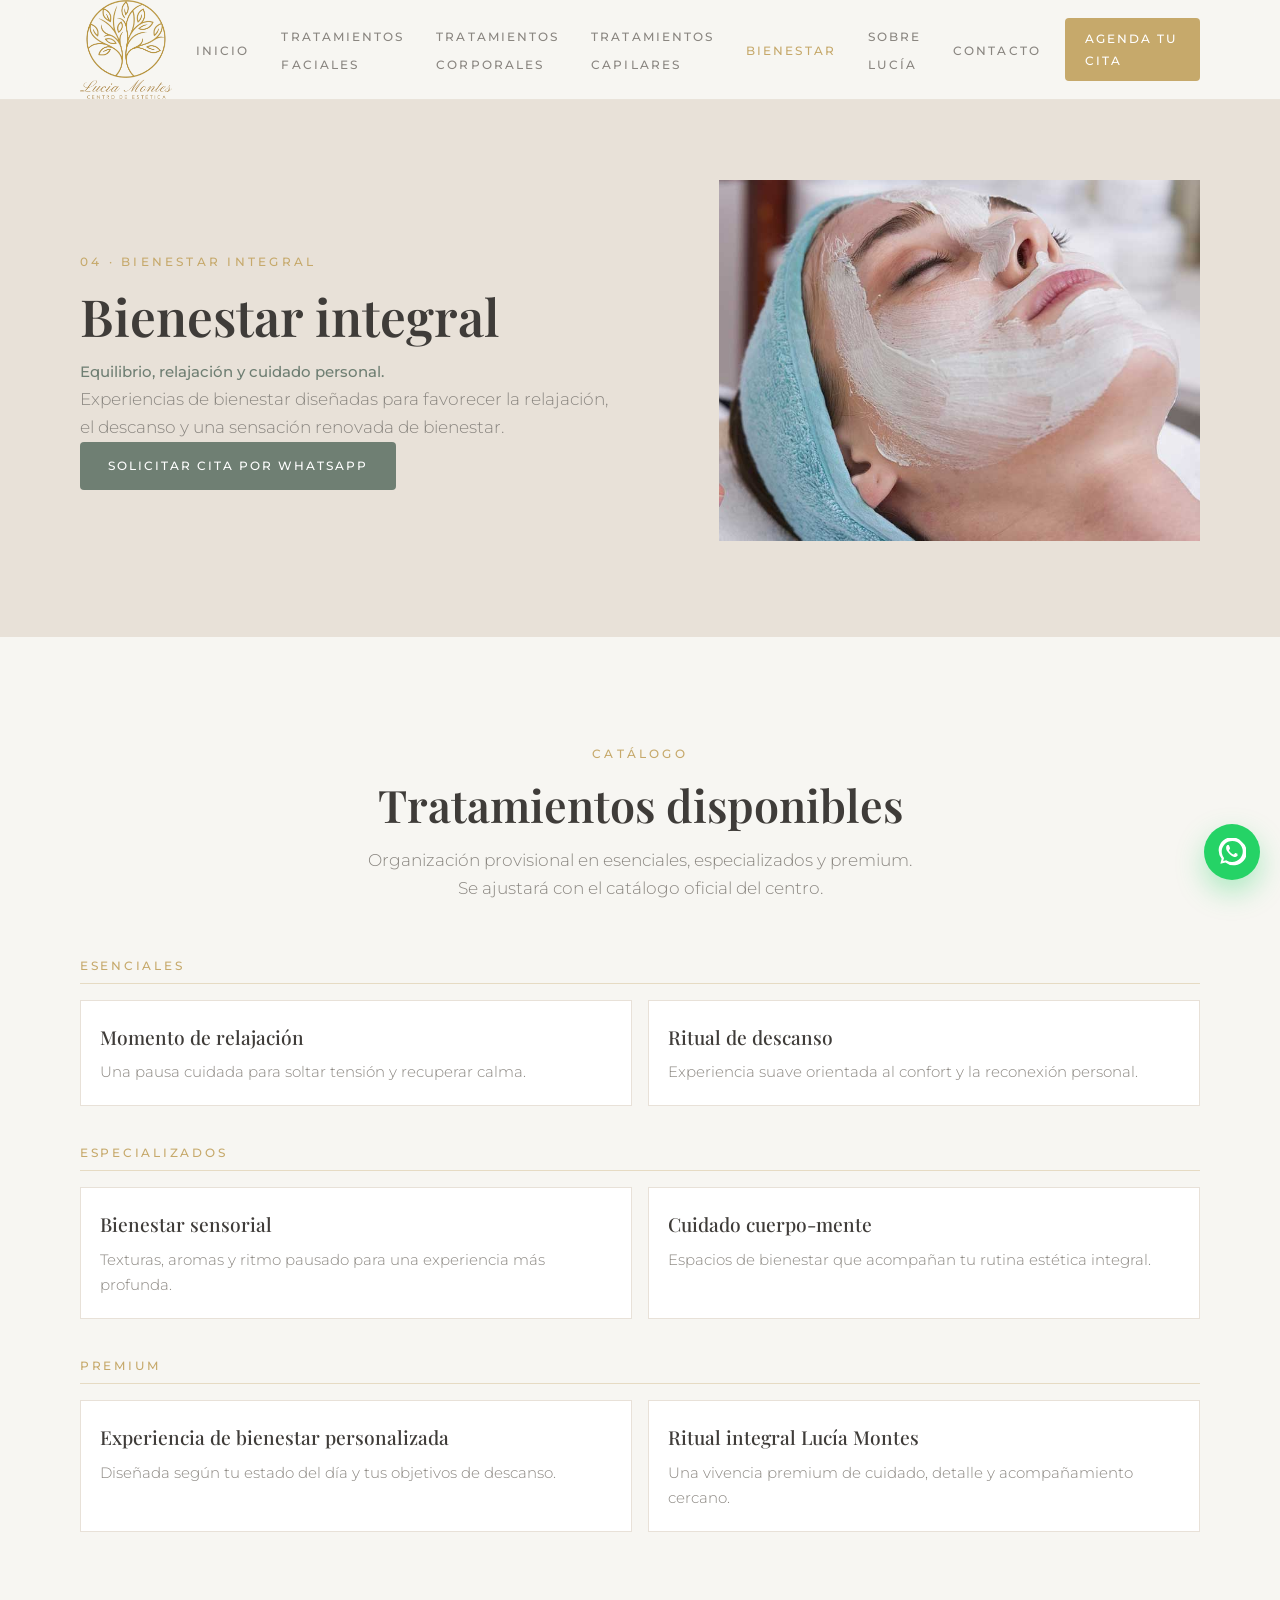
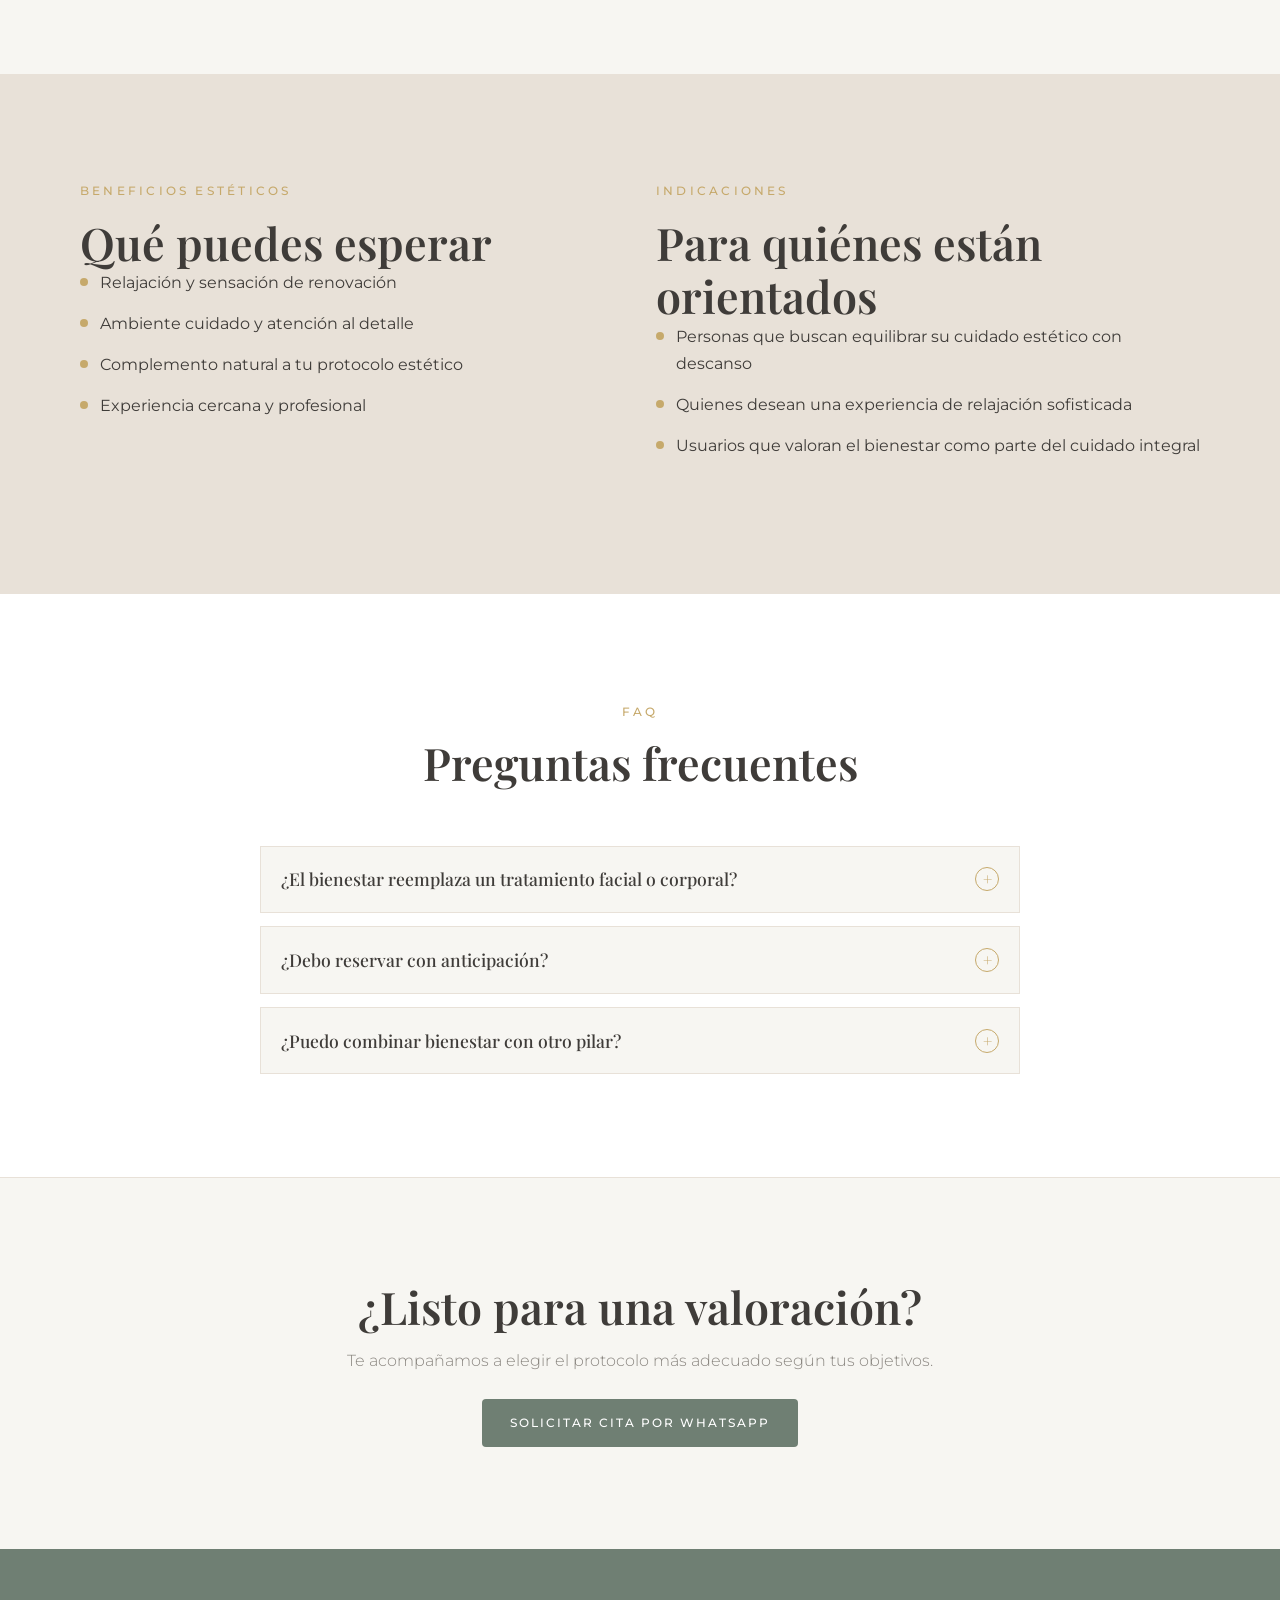
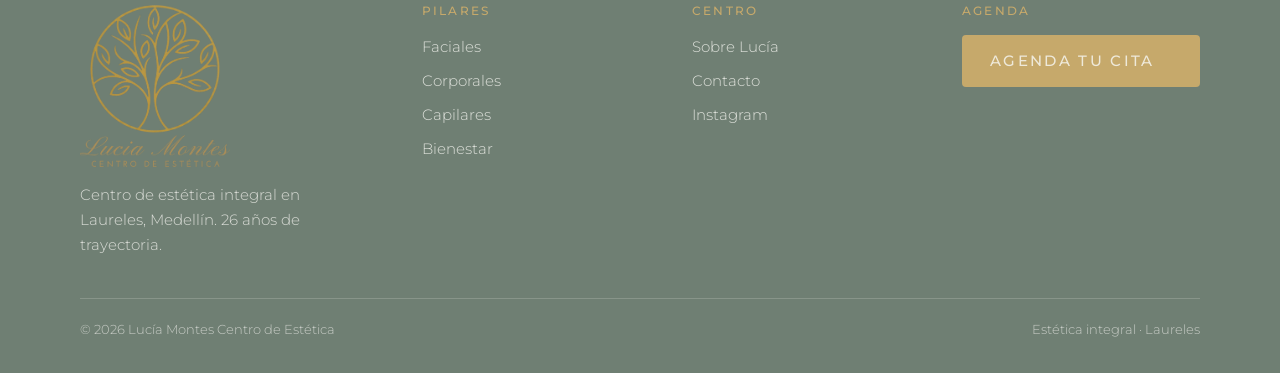
==== bienestar.html @ e91f5365 "Present four integral aesthetics pillars with dedicated pages. Restructure navigation and home aroun" ====
<!DOCTYPE html>
<html lang="es">
<head>
  <meta charset="UTF-8">
  <meta name="viewport" content="width=device-width, initial-scale=1.0">
  <title>Bienestar integral · Lucía Montes</title>
  <meta name="description" content="Experiencias de bienestar diseñadas para favorecer la relajación, el descanso y una sensación renovada de bienestar.">
  <link rel="preconnect" href="https://fonts.googleapis.com">
  <link rel="preconnect" href="https://fonts.gstatic.com" crossorigin>
  <link href="https://fonts.googleapis.com/css2?family=Montserrat:wght@300;400;500;600&family=Playfair+Display:ital,wght@0,500;0,600;1,500;1,600&display=swap" rel="stylesheet">
  <link rel="stylesheet" href="css/styles.css">
  <link rel="icon" href="img/logo-icon.jpeg">
</head>
<body>
  <div class="preloader" id="preloader" aria-hidden="true">
    <div class="preloader-inner">
      <div class="preloader-icon" aria-hidden="true">
        <span class="ring"></span><span class="ring"></span><span class="ring"></span><span class="center-dot"></span>
      </div>
      <span class="preloader-brand">Lucía <em>Montes</em></span>
    </div>
  </div>
  <header class="site-header" id="siteHeader">
    <div class="contenedor nav-barra">
      <a class="logo" href="index.html" aria-label="Lucía Montes Centro de Estética">
        <img src="img/logo-transparente.png" alt="Lucía Montes Centro de Estética">
      </a>
      <button class="nav-toggle" id="navToggle" aria-label="Abrir menú" aria-expanded="false" aria-controls="navMenu"><span></span></button>
      <nav>
        <ul class="nav-menu" id="navMenu">
          <li><a href="index.html">Inicio</a></li>
          <li><a href="tratamientos-faciales.html">Tratamientos faciales</a></li>
          <li><a href="tratamientos-corporales.html">Tratamientos corporales</a></li>
          <li><a href="tratamientos-capilares.html">Tratamientos capilares</a></li>
          <li><a href="bienestar.html" class="active">Bienestar</a></li>
          <li><a href="sobre-lucia.html">Sobre Lucía</a></li>
          <li><a href="index.html#contacto">Contacto</a></li>
        </ul>
      </nav>
      <a class="btn btn-primario nav-cta" href="https://wa.me/573192185873?text=Hola%2C%20quiero%20agendar%20una%20cita" target="_blank" rel="noopener">Agenda tu cita</a>
    </div>
  </header>
  <main>
    <section class="page-hero">
      <div class="contenedor page-hero-grid">
        <div class="page-hero-copy revelar">
          <span class="eyebrow">04 · Bienestar integral</span>
          <h1>Bienestar integral</h1>
          <p class="pilar-tagline">Equilibrio, relajación y cuidado personal.</p>
          <p class="lead">Experiencias de bienestar diseñadas para favorecer la relajación, el descanso y una sensación renovada de bienestar.</p>
          <a class="btn btn-whatsapp" href="https://wa.me/573192185873?text=Hola%2C%20quiero%20informaci%C3%B3n%20de%20bienestar%20integral" target="_blank" rel="noopener">Solicitar cita por WhatsApp</a>
        </div>
        <figure class="page-hero-foto revelar img-zoom">
          <img src="img/opening.jpg" alt="Bienestar integral">
        </figure>
      </div>
    </section>

    <section class="seccion">
      <div class="contenedor">
        <div class="seccion-titulo revelar">
          <span class="eyebrow">Catálogo</span>
          <h2>Tratamientos disponibles</h2>
          <p class="lead">Organización provisional en esenciales, especializados y premium. Se ajustará con el catálogo oficial del centro.</p>
        </div>
        <div class="nivel revelar">
          <h3 class="nivel-titulo">Esenciales</h3>
          <div class="tratamiento-cards">
            <article class="tratamiento-card revelar">
              <h4>Momento de relajación</h4>
              <p>Una pausa cuidada para soltar tensión y recuperar calma.</p>
            </article>
            <article class="tratamiento-card revelar">
              <h4>Ritual de descanso</h4>
              <p>Experiencia suave orientada al confort y la reconexión personal.</p>
            </article>
          </div>
        </div>
        <div class="nivel revelar">
          <h3 class="nivel-titulo">Especializados</h3>
          <div class="tratamiento-cards">
            <article class="tratamiento-card revelar">
              <h4>Bienestar sensorial</h4>
              <p>Texturas, aromas y ritmo pausado para una experiencia más profunda.</p>
            </article>
            <article class="tratamiento-card revelar">
              <h4>Cuidado cuerpo-mente</h4>
              <p>Espacios de bienestar que acompañan tu rutina estética integral.</p>
            </article>
          </div>
        </div>
        <div class="nivel revelar">
          <h3 class="nivel-titulo">Premium</h3>
          <div class="tratamiento-cards">
            <article class="tratamiento-card revelar">
              <h4>Experiencia de bienestar personalizada</h4>
              <p>Diseñada según tu estado del día y tus objetivos de descanso.</p>
            </article>
            <article class="tratamiento-card revelar">
              <h4>Ritual integral Lucía Montes</h4>
              <p>Una vivencia premium de cuidado, detalle y acompañamiento cercano.</p>
            </article>
          </div>
        </div>
      </div>
    </section>

    <section class="seccion page-info">
      <div class="contenedor page-info-grid">
        <div class="revelar">
          <span class="eyebrow">Beneficios estéticos</span>
          <h2>Qué puedes esperar</h2>
          <ul class="sobre-lista">
            <li>Relajación y sensación de renovación</li>
            <li>Ambiente cuidado y atención al detalle</li>
            <li>Complemento natural a tu protocolo estético</li>
            <li>Experiencia cercana y profesional</li>
          </ul>
        </div>
        <div class="revelar">
          <span class="eyebrow">Indicaciones</span>
          <h2>Para quiénes están orientados</h2>
          <ul class="sobre-lista">
            <li>Personas que buscan equilibrar su cuidado estético con descanso</li>
            <li>Quienes desean una experiencia de relajación sofisticada</li>
            <li>Usuarios que valoran el bienestar como parte del cuidado integral</li>
          </ul>
        </div>
      </div>
    </section>

    <section class="seccion faq">
      <div class="contenedor">
        <div class="seccion-titulo revelar">
          <span class="eyebrow">FAQ</span>
          <h2>Preguntas frecuentes</h2>
        </div>
        <div class="faq-lista revelar">
          <article class="faq-item">
            <button class="faq-head" type="button" aria-expanded="false">
              <span>¿El bienestar reemplaza un tratamiento facial o corporal?</span><span class="faq-icon" aria-hidden="true">+</span>
            </button>
            <div class="faq-body"><p>No. Es un complemento que enriquece la experiencia de cuidado integral.</p></div>
          </article>
          <article class="faq-item">
            <button class="faq-head" type="button" aria-expanded="false">
              <span>¿Debo reservar con anticipación?</span><span class="faq-icon" aria-hidden="true">+</span>
            </button>
            <div class="faq-body"><p>Sí. Trabajamos con cita previa para garantizar un espacio tranquilo.</p></div>
          </article>
          <article class="faq-item">
            <button class="faq-head" type="button" aria-expanded="false">
              <span>¿Puedo combinar bienestar con otro pilar?</span><span class="faq-icon" aria-hidden="true">+</span>
            </button>
            <div class="faq-body"><p>Sí. Podemos orientarte a una experiencia combinada según tus objetivos.</p></div>
          </article>
        </div>
      </div>
    </section>

    <section class="seccion cta-final">
      <div class="contenedor cta-final-inner revelar">
        <h2>¿Listo para una valoración?</h2>
        <p>Te acompañamos a elegir el protocolo más adecuado según tus objetivos.</p>
        <a class="btn btn-whatsapp" href="https://wa.me/573192185873?text=Hola%2C%20quiero%20informaci%C3%B3n%20de%20bienestar%20integral" target="_blank" rel="noopener">Solicitar cita por WhatsApp</a>
      </div>
    </section>
  </main>
  <footer class="site-footer">
    <div class="contenedor">
      <div class="footer-grid">
        <div class="footer-brand">
          <img src="img/logo-transparente.png" alt="Lucía Montes">
          <p>Centro de estética integral en Laureles, Medellín. 26 años de trayectoria.</p>
        </div>
        <div>
          <h3>Pilares</h3>
          <a href="tratamientos-faciales.html">Faciales</a>
          <a href="tratamientos-corporales.html">Corporales</a>
          <a href="tratamientos-capilares.html">Capilares</a>
          <a href="bienestar.html">Bienestar</a>
        </div>
        <div>
          <h3>Centro</h3>
          <a href="sobre-lucia.html">Sobre Lucía</a>
          <a href="index.html#contacto">Contacto</a>
          <a href="https://instagram.com/luciamontes.cosmetologa" target="_blank" rel="noopener">Instagram</a>
        </div>
        <div>
          <h3>Agenda</h3>
          <a class="btn btn-primario" href="https://wa.me/573192185873?text=Hola%2C%20quiero%20agendar%20una%20cita" target="_blank" rel="noopener" style="margin-top:0.35rem;">Agenda tu cita</a>
        </div>
      </div>
      <div class="footer-copy">
        <span>© 2026 Lucía Montes Centro de Estética</span>
        <span>Estética integral · Laureles</span>
      </div>
    </div>
  </footer>
  <button class="scroll-top" id="scrollTop" type="button" aria-label="Volver arriba">↑</button>
  <a class="wa-flotante" href="https://wa.me/573192185873" target="_blank" rel="noopener" aria-label="Chatear por WhatsApp">
    <svg viewBox="0 0 24 24" aria-hidden="true"><path d="M20.5 3.5A11 11 0 0 0 3.1 17.7L2 22l4.4-1.1A11 11 0 1 0 20.5 3.5zm-8.5 17a9 9 0 0 1-4.6-1.3l-.3-.2-2.6.7.7-2.5-.2-.3a9 9 0 1 1 7 3.6zm5-6.7c-.3-.1-1.6-.8-1.9-.9s-.4-.1-.6.1-.7.9-.8 1-.3.2-.6.1a7.4 7.4 0 0 1-2.2-1.4 8.2 8.2 0 0 1-1.5-1.9c-.2-.3 0-.4.1-.6l.5-.6c.1-.2.2-.3.3-.5s0-.4 0-.5-.6-1.5-.8-2-.4-.5-.6-.5h-.5c-.2 0-.5.1-.7.3a2.3 2.3 0 0 0-.7 1.7c0 1 0 1.9.8 3a13 13 0 0 0 2.5 3 11.7 11.7 0 0 0 3.5 2.1c.5.2.9.2 1.2.1a2.5 2.5 0 0 0 1.7-1.1c.2-.3.2-.6.1-.8l-.5-.2z"/></svg>
  </a>
  <script src="js/main.js"></script>
</body>
</html>
---- css/styles.css ----
/* =========================================================
   Lucía Montes — Centro de Estética
   Mockup visual · Paleta y tipografía de marca
   ========================================================= */

:root {
  --verde-salvia: #6f7f73;
  --beige-nude: #e8e1d8;
  --blanco-marfil: #f7f6f2;
  --dorado-champan: #c6a96b;
  --gris-taupe: #8a8680;
  --texto: #3f3c39;
  --texto-suave: #8a8680;
  --blanco: #ffffff;
  --sombra-suave: 0 18px 40px rgba(63, 60, 57, 0.08);
  --radio: 4px;
  --contenedor: 1120px;
  --fuente-display: "Playfair Display", Georgia, serif;
  --fuente-cuerpo: "Montserrat", system-ui, sans-serif;
  --transicion: 0.3s ease;
}

*,
*::before,
*::after {
  box-sizing: border-box;
  margin: 0;
  padding: 0;
}

html {
  scroll-behavior: smooth;
}

body {
  font-family: var(--fuente-cuerpo);
  font-weight: 300;
  font-size: 1rem;
  line-height: 1.7;
  color: var(--texto);
  background: var(--blanco-marfil);
  -webkit-font-smoothing: antialiased;
}

img {
  max-width: 100%;
  display: block;
}

a {
  color: inherit;
  text-decoration: none;
  transition: color var(--transicion), background var(--transicion), border-color var(--transicion);
}

ul {
  list-style: none;
}

button {
  font: inherit;
  border: none;
  background: none;
  cursor: pointer;
}

.contenedor {
  width: min(100% - 3rem, var(--contenedor));
  margin-inline: auto;
}

.eyebrow {
  display: inline-block;
  font-size: 0.72rem;
  font-weight: 500;
  letter-spacing: 0.28em;
  text-transform: uppercase;
  color: var(--dorado-champan);
  margin-bottom: 0.85rem;
}

h1,
h2,
h3 {
  font-family: var(--fuente-display);
  font-weight: 600;
  line-height: 1.2;
  color: var(--texto);
}

h1 {
  font-size: clamp(2.4rem, 5vw, 4.4rem);
}

h2 {
  font-size: clamp(1.9rem, 3.5vw, 3rem);
}

h3 {
  font-size: 1.25rem;
}

.lead {
  font-size: 1.05rem;
  color: var(--texto-suave);
  max-width: 34rem;
}

.seccion {
  padding: clamp(4rem, 8vw, 6.5rem) 0;
  position: relative;
}

.seccion-titulo {
  text-align: center;
  margin-bottom: clamp(2.5rem, 5vw, 3.5rem);
}

.seccion-titulo .lead {
  margin: 0.85rem auto 0;
}

/* ---------- Botones ---------- */

.btn {
  display: inline-flex;
  align-items: center;
  justify-content: center;
  gap: 0.55rem;
  min-height: 3rem;
  padding: 0.85rem 1.75rem;
  border-radius: var(--radio);
  font-size: 0.78rem;
  font-weight: 500;
  letter-spacing: 0.16em;
  text-transform: uppercase;
  transition: transform var(--transicion), box-shadow var(--transicion), background var(--transicion), color var(--transicion);
}

.btn:hover {
  transform: translateY(-1px);
}

.btn-primario {
  background: var(--dorado-champan);
  color: var(--blanco);
}

.btn-primario:hover {
  background: #b59758;
  box-shadow: 0 10px 24px rgba(198, 169, 107, 0.35);
}

.btn-outline {
  border: 1px solid var(--dorado-champan);
  color: var(--texto);
  background: transparent;
}

.btn-outline:hover {
  background: var(--dorado-champan);
  color: var(--blanco);
}

.btn-whatsapp {
  background: var(--verde-salvia);
  color: var(--blanco);
}

.btn-whatsapp:hover {
  background: #5f6e63;
}

/* ---------- Header ---------- */

.site-header {
  position: sticky;
  top: 0;
  z-index: 100;
  background: rgba(247, 246, 242, 0.92);
  backdrop-filter: blur(12px);
  border-bottom: 1px solid rgba(232, 225, 216, 0.9);
  transition: box-shadow var(--transicion), background var(--transicion), border-color var(--transicion);
}

.site-header.scrolled {
  background: rgba(247, 246, 242, 0.96);
  border-bottom-color: var(--beige-nude);
  box-shadow: 0 8px 28px -14px rgba(63, 60, 57, 0.28);
}

.nav-barra {
  display: flex;
  align-items: center;
  justify-content: space-between;
  gap: 1.5rem;
  min-height: 5.25rem;
}

.logo {
  display: flex;
  align-items: center;
  flex-shrink: 0;
}

.logo img {
  width: clamp(72px, 10vw, 92px);
  height: auto;
}

.nav-menu {
  display: flex;
  align-items: center;
  gap: clamp(1rem, 2.5vw, 2rem);
}

.nav-menu a {
  font-size: 0.72rem;
  font-weight: 500;
  letter-spacing: 0.18em;
  text-transform: uppercase;
  color: var(--gris-taupe);
}

.nav-menu a:hover,
.nav-menu a.active {
  color: var(--dorado-champan);
}

.nav-cta {
  display: inline-flex;
  min-height: 2.6rem;
  padding: 0.65rem 1.25rem;
}

.nav-toggle {
  display: none;
  width: 2.5rem;
  height: 2.5rem;
  place-items: center;
  border: 1px solid var(--beige-nude);
  border-radius: var(--radio);
}

.nav-toggle span,
.nav-toggle span::before,
.nav-toggle span::after {
  display: block;
  width: 1.1rem;
  height: 1.5px;
  background: var(--texto);
  position: relative;
  transition: var(--transicion);
}

.nav-toggle span::before,
.nav-toggle span::after {
  content: "";
  position: absolute;
  left: 0;
}

.nav-toggle span::before {
  top: -5px;
}

.nav-toggle span::after {
  top: 5px;
}

/* ---------- Hero carrusel (template + marca) ---------- */

.hero-carrusel {
  position: relative;
}

.carrusel {
  position: relative;
  min-height: min(92vh, 860px);
  overflow: hidden;
  background: #2b2927;
}

.carrusel-track {
  position: absolute;
  inset: 0;
}

.carrusel-slide {
  position: absolute;
  inset: 0;
  opacity: 0;
  visibility: hidden;
  transition: opacity 0.9s ease, visibility 0.9s ease;
}

.carrusel-slide.is-active {
  opacity: 1;
  visibility: visible;
  z-index: 1;
}

.carrusel-slide img {
  width: 100%;
  height: 100%;
  object-fit: cover;
  transform: scale(1.04);
  transition: transform 7s ease;
}

.carrusel-slide.is-active img {
  transform: scale(1);
}

.carrusel-overlay {
  position: absolute;
  inset: 0;
  display: grid;
  place-items: center;
  padding: 5rem 1.5rem 4rem;
  background:
    linear-gradient(
      180deg,
      rgba(35, 33, 31, 0.35) 0%,
      rgba(35, 33, 31, 0.55) 40%,
      rgba(35, 33, 31, 0.72) 100%
    );
  text-align: center;
  color: var(--blanco-marfil);
}

.carrusel-contenido {
  max-width: 780px;
}

.eyebrow-claro {
  color: var(--dorado-champan);
}

.carrusel-contenido h1,
.carrusel-titulo {
  color: var(--blanco-marfil);
  margin: 0 auto 1rem;
  font-size: clamp(2.2rem, 5vw, 4.2rem);
  max-width: 14ch;
}

.carrusel-contenido h1 em,
.carrusel-titulo em {
  font-style: italic;
  color: var(--dorado-champan);
  font-weight: 500;
}

.carrusel-contenido p {
  margin: 0 auto 1.75rem;
  max-width: 36rem;
  color: rgba(247, 246, 242, 0.88);
  font-size: clamp(1rem, 1.5vw, 1.1rem);
}

.hero-acciones {
  display: flex;
  flex-wrap: wrap;
  justify-content: center;
  gap: 0.85rem;
}

.btn-claro {
  border: 1px solid rgba(247, 246, 242, 0.85);
  color: var(--blanco-marfil);
  background: transparent;
}

.btn-claro:hover {
  background: var(--blanco-marfil);
  color: var(--texto);
}

.carrusel-btn {
  position: absolute;
  top: 50%;
  z-index: 3;
  transform: translateY(-50%);
  width: 46px;
  height: 46px;
  border-radius: 50%;
  border: 1px solid rgba(247, 246, 242, 0.45);
  color: var(--blanco-marfil);
  background: rgba(35, 33, 31, 0.28);
  backdrop-filter: blur(4px);
  display: grid;
  place-items: center;
  transition: var(--transicion);
}

.carrusel-btn:hover {
  border-color: var(--dorado-champan);
  color: var(--dorado-champan);
}

.carrusel-prev {
  left: 1rem;
}

.carrusel-next {
  right: 1rem;
}

.carrusel-indicadores {
  position: absolute;
  left: 50%;
  bottom: 1.5rem;
  z-index: 3;
  transform: translateX(-50%);
  display: flex;
  gap: 0.55rem;
}

.carrusel-indicadores button {
  width: 10px;
  height: 10px;
  border-radius: 50%;
  border: 1px solid rgba(247, 246, 242, 0.7);
  background: transparent;
  padding: 0;
  transition: var(--transicion);
}

.carrusel-indicadores button.is-active,
.carrusel-indicadores button:hover {
  background: var(--dorado-champan);
  border-color: var(--dorado-champan);
}

/* ---------- Valores ---------- */

.valores {
  background: var(--blanco);
  border-block: 1px solid var(--beige-nude);
}

.valores-grid {
  display: grid;
  grid-template-columns: repeat(3, 1fr);
  gap: 2rem;
}

.valor {
  text-align: center;
  padding: 1.5rem 1rem;
  transition: transform var(--transicion), box-shadow var(--transicion);
}

.valor:hover {
  transform: translateY(-6px);
}

.valor-icono {
  width: 64px;
  height: 64px;
  margin: 0 auto 1.25rem;
  border: 1px solid var(--dorado-champan);
  border-radius: 50%;
  display: grid;
  place-items: center;
  color: var(--dorado-champan);
}

.valor-icono svg {
  width: 26px;
  height: 26px;
  fill: none;
  stroke: currentColor;
  stroke-width: 1.4;
}

.valor h3 {
  font-family: var(--fuente-cuerpo);
  font-size: 0.78rem;
  font-weight: 500;
  letter-spacing: 0.22em;
  text-transform: uppercase;
  color: var(--dorado-champan);
  margin-bottom: 0.75rem;
}

.valor p {
  color: var(--texto-suave);
  font-size: 0.95rem;
}

/* ---------- Sobre nosotros ---------- */

.sobre-grid {
  display: grid;
  grid-template-columns: 0.95fr 1.05fr;
  gap: clamp(2rem, 5vw, 4rem);
  align-items: center;
}

.sobre-foto {
  position: relative;
}

.sobre-foto img {
  width: 100%;
  aspect-ratio: 4 / 5;
  object-fit: cover;
  border-radius: 2px;
}

.sobre-foto::after {
  content: "";
  position: absolute;
  inset: 1.25rem -1.25rem -1.25rem 1.25rem;
  border: 1px solid var(--dorado-champan);
  z-index: -1;
}

.sobre-copy .lead {
  margin: 1rem 0 1.5rem;
}

.sobre-lista {
  display: grid;
  gap: 0.85rem;
  margin-bottom: 2rem;
}

.sobre-lista li {
  display: flex;
  align-items: flex-start;
  gap: 0.75rem;
  color: var(--texto);
  font-weight: 400;
}

.sobre-lista li::before {
  content: "";
  width: 8px;
  height: 8px;
  margin-top: 0.55rem;
  border-radius: 50%;
  background: var(--dorado-champan);
  flex-shrink: 0;
}

/* ---------- Pilares de estética integral ---------- */

.pilares {
  background: var(--beige-nude);
}

.pilares-grid {
  display: grid;
  grid-template-columns: repeat(4, 1fr);
  gap: 1.25rem;
}

.pilar {
  background: var(--blanco-marfil);
  border: 1px solid rgba(198, 169, 107, 0.28);
  display: flex;
  flex-direction: column;
  overflow: hidden;
  transition: transform var(--transicion), box-shadow var(--transicion);
}

.pilar:hover {
  transform: translateY(-6px);
  box-shadow: var(--sombra-suave);
}

.pilar figure {
  margin: 0;
  overflow: hidden;
  background: var(--beige-nude);
}

.pilar figure img {
  width: 100%;
  aspect-ratio: 4 / 5;
  object-fit: cover;
}

.pilar-body {
  padding: 1.35rem 1.2rem 1.5rem;
  display: flex;
  flex-direction: column;
  flex: 1;
  gap: 0.55rem;
}

.pilar-num {
  font-family: var(--fuente-display);
  font-size: 0.95rem;
  letter-spacing: 0.18em;
  color: var(--dorado-champan);
}

.pilar-body h3 {
  font-size: 1.35rem;
  font-weight: 500;
}

.pilar-tagline {
  font-size: 0.92rem;
  font-weight: 500;
  color: var(--verde-salvia);
}

.pilar-body > p:not(.pilar-tagline) {
  color: var(--gris-taupe);
  font-size: 0.92rem;
  flex: 1;
}

.btn-sm {
  min-height: 2.5rem;
  padding: 0.65rem 1.1rem;
  font-size: 0.7rem;
  align-self: flex-start;
  margin-top: 0.5rem;
}

/* ---------- Experiencia Lucía ---------- */

.experiencia {
  background: var(--blanco-marfil);
}

.experiencia-grid {
  display: grid;
  grid-template-columns: 1.05fr 0.95fr;
  gap: clamp(2rem, 5vw, 3.5rem);
  align-items: center;
}

.experiencia-copy p {
  color: var(--gris-taupe);
  margin-bottom: 1rem;
}

.experiencia-copy .lead {
  color: var(--texto);
  margin: 0.85rem 0 1.25rem;
}

.experiencia-dato {
  font-size: 0.78rem !important;
  letter-spacing: 0.08em;
  text-transform: uppercase;
  color: var(--verde-salvia) !important;
  font-weight: 500;
  margin: 1.25rem 0 1.5rem !important;
}

.experiencia-foto {
  overflow: hidden;
  background: var(--beige-nude);
}

.experiencia-foto img {
  width: 100%;
  aspect-ratio: 4 / 5;
  object-fit: cover;
}

/* ---------- Páginas internas ---------- */

.page-hero {
  padding: clamp(3rem, 7vw, 5rem) 0;
  background: var(--beige-nude);
}

.page-hero-grid {
  display: grid;
  grid-template-columns: 1.1fr 0.9fr;
  gap: clamp(2rem, 4vw, 3.5rem);
  align-items: center;
}

.page-hero-copy h1 {
  font-size: clamp(2rem, 4vw, 3.2rem);
  margin-bottom: 0.75rem;
}

.page-hero-foto {
  overflow: hidden;
  background: var(--blanco-marfil);
}

.page-hero-foto img {
  width: 100%;
  aspect-ratio: 4 / 5;
  object-fit: cover;
}

.nivel {
  margin-bottom: 2.5rem;
}

.nivel-titulo {
  font-family: var(--fuente-cuerpo);
  font-size: 0.78rem;
  letter-spacing: 0.22em;
  text-transform: uppercase;
  color: var(--dorado-champan);
  font-weight: 500;
  margin-bottom: 1rem;
  padding-bottom: 0.55rem;
  border-bottom: 1px solid rgba(198, 169, 107, 0.35);
}

.tratamiento-cards {
  display: grid;
  grid-template-columns: repeat(2, 1fr);
  gap: 1rem;
}

.tratamiento-card {
  background: var(--blanco);
  border: 1px solid var(--beige-nude);
  padding: 1.25rem 1.2rem;
  transition: transform var(--transicion), box-shadow var(--transicion);
}

.tratamiento-card:hover {
  transform: translateY(-4px);
  box-shadow: var(--sombra-suave);
}

.tratamiento-card h4 {
  font-family: var(--fuente-display);
  font-size: 1.2rem;
  font-weight: 500;
  margin-bottom: 0.45rem;
  color: var(--texto);
}

.tratamiento-card p {
  color: var(--gris-taupe);
  font-size: 0.92rem;
}

.page-info {
  background: var(--beige-nude);
}

.page-info-grid {
  display: grid;
  grid-template-columns: 1fr 1fr;
  gap: 2rem;
}

.cta-final {
  background: var(--blanco-marfil);
  text-align: center;
}

.cta-final-inner {
  max-width: 640px;
  margin: 0 auto;
}

.cta-final-inner p {
  color: var(--gris-taupe);
  margin: 0.85rem auto 1.5rem;
}

.pilares-mini {
  display: grid;
  grid-template-columns: repeat(4, 1fr);
  gap: 0.85rem;
}

.pilares-mini a {
  display: block;
  padding: 1.15rem 1rem;
  background: var(--blanco);
  border: 1px solid var(--beige-nude);
  font-family: var(--fuente-display);
  font-size: 1.05rem;
  transition: border-color var(--transicion), transform var(--transicion);
}

.pilares-mini a:hover {
  border-color: var(--dorado-champan);
  transform: translateY(-3px);
}

/* ---------- Tratamientos (grid Sitejet) ---------- */

.tratamientos-grid {
  display: grid;
  grid-template-columns: repeat(3, 1fr);
  gap: 1.5rem;
}

.tratamiento {
  display: block;
}

.lift-on-hover {
  transition: transform var(--transicion), box-shadow var(--transicion);
}

.lift-on-hover:hover {
  transform: translateY(-8px);
  box-shadow: var(--sombra-suave);
}

.tratamiento figure,
.img-zoom {
  overflow: hidden;
  margin-bottom: 1rem;
  background: var(--beige-nude);
}

.tratamiento img,
.img-zoom img {
  width: 100%;
  aspect-ratio: 4 / 3;
  object-fit: cover;
  transition: transform 0.7s ease;
}

.tratamiento:hover img,
.img-zoom:hover img {
  transform: scale(1.08);
}

.tratamiento h3 {
  font-family: var(--fuente-display);
  font-size: 1.35rem;
  text-align: center;
  font-weight: 500;
}

.tratamiento span {
  display: block;
  text-align: center;
  margin-top: 0.35rem;
  font-size: 0.8rem;
  letter-spacing: 0.08em;
  color: var(--gris-taupe);
}

/* ---------- Cita de marca ---------- */

.cita-marca {
  background:
    linear-gradient(120deg, rgba(111, 127, 115, 0.92), rgba(63, 60, 57, 0.88)),
    url("../img/opening.jpg") center / cover;
  color: var(--blanco);
  text-align: center;
}

.cita-marca blockquote {
  font-family: var(--fuente-display);
  font-style: italic;
  font-size: clamp(1.5rem, 3vw, 2.35rem);
  line-height: 1.45;
  max-width: 18em;
  margin: 0 auto 1.25rem;
}

.cita-marca cite {
  font-style: normal;
  font-size: 0.75rem;
  letter-spacing: 0.2em;
  text-transform: uppercase;
  color: var(--dorado-champan);
}

/* ---------- Testimonios ---------- */

.testimonios {
  background: var(--blanco);
}

.testimonio-slider {
  position: relative;
  max-width: 920px;
  margin: 0 auto;
  overflow: hidden;
}

.testimonio-track {
  display: flex;
  transition: transform 0.5s ease;
}

.testimonio {
  min-width: 100%;
  display: grid;
  grid-template-columns: 0.75fr 1.25fr;
  gap: 2rem;
  align-items: center;
  padding: 0.5rem;
}

.testimonio-foto {
  width: 100%;
  aspect-ratio: 4 / 5;
  object-fit: cover;
  border-radius: 2px;
}

.testimonio-texto q {
  display: block;
  font-family: var(--fuente-display);
  font-size: clamp(1.4rem, 2.5vw, 2rem);
  color: var(--dorado-champan);
  line-height: 1.3;
  margin-bottom: 1rem;
}

.testimonio-texto p {
  color: var(--texto-suave);
  margin-bottom: 1.25rem;
}

.testimonio-texto strong {
  display: block;
  font-weight: 500;
  font-size: 0.95rem;
}

.testimonio-texto span {
  font-size: 0.8rem;
  color: var(--gris-taupe);
  letter-spacing: 0.06em;
}

.slider-controles {
  display: flex;
  justify-content: center;
  gap: 0.75rem;
  margin-top: 2rem;
}

.slider-btn {
  width: 42px;
  height: 42px;
  border: 1px solid var(--beige-nude);
  border-radius: 50%;
  color: var(--texto);
  display: grid;
  place-items: center;
  transition: var(--transicion);
}

.slider-btn:hover {
  border-color: var(--dorado-champan);
  color: var(--dorado-champan);
}

/* ---------- Horarios + CTA ---------- */

.agenda {
  background: var(--beige-nude);
}

.agenda-grid {
  display: grid;
  grid-template-columns: 1fr 1fr;
  gap: 2rem;
  align-items: stretch;
}

.agenda-card,
.cta-card {
  background: var(--blanco);
  padding: clamp(1.75rem, 3vw, 2.5rem);
  box-shadow: var(--sombra-suave);
}

.agenda-card h2,
.cta-card h2 {
  margin-bottom: 1.25rem;
}

.horarios {
  display: grid;
  gap: 0.85rem;
}

.horarios li {
  display: flex;
  justify-content: space-between;
  gap: 1rem;
  padding-bottom: 0.85rem;
  border-bottom: 1px solid var(--beige-nude);
  font-size: 0.95rem;
}

.horarios li span:last-child {
  color: var(--verde-salvia);
  font-weight: 500;
}

.cta-card {
  background:
    linear-gradient(160deg, rgba(247, 246, 242, 0.92), rgba(232, 225, 216, 0.95)),
    url("../img/carousel-2.jpg") center / cover;
}

.cta-card .lead {
  margin-bottom: 1.75rem;
  color: var(--texto);
}

.cta-card .hero-acciones {
  margin-top: 0.5rem;
}

/* ---------- Contacto ---------- */

.contacto-grid {
  display: grid;
  grid-template-columns: 0.9fr 1.1fr;
  gap: clamp(2rem, 4vw, 3.5rem);
}

.contacto-datos {
  display: grid;
  gap: 1.5rem;
}

.dato h3 {
  font-family: var(--fuente-cuerpo);
  font-size: 0.72rem;
  letter-spacing: 0.2em;
  text-transform: uppercase;
  color: var(--dorado-champan);
  margin-bottom: 0.4rem;
  font-weight: 500;
}

.dato p,
.dato a {
  color: var(--texto);
  font-weight: 400;
}

.dato a:hover {
  color: var(--verde-salvia);
}

.formulario {
  display: grid;
  gap: 1rem;
  background: var(--blanco);
  padding: clamp(1.5rem, 3vw, 2.25rem);
  border: 1px solid var(--beige-nude);
}

.campo {
  display: grid;
  gap: 0.4rem;
}

.campo label {
  font-size: 0.72rem;
  letter-spacing: 0.14em;
  text-transform: uppercase;
  color: var(--gris-taupe);
  font-weight: 500;
}

.campo input,
.campo textarea,
.campo select {
  width: 100%;
  border: 1px solid var(--beige-nude);
  background: var(--blanco-marfil);
  padding: 0.9rem 1rem;
  font: inherit;
  color: var(--texto);
  border-radius: var(--radio);
  outline: none;
  transition: border-color var(--transicion);
}

.campo input:focus,
.campo textarea:focus,
.campo select:focus {
  border-color: var(--dorado-champan);
}

.formulario .btn {
  width: fit-content;
  margin-top: 0.35rem;
}

.form-nota {
  font-size: 0.82rem;
  color: var(--texto-suave);
}

/* ---------- Footer ---------- */

.site-footer {
  background: var(--verde-salvia);
  color: rgba(247, 246, 242, 0.9);
  padding: 3.5rem 0 2rem;
}

.footer-grid {
  display: grid;
  grid-template-columns: 1.3fr 1fr 1fr 1fr;
  gap: 2rem;
  margin-bottom: 2.5rem;
}

.footer-brand img {
  width: 150px;
  margin-bottom: 1rem;
  opacity: 0.95;
}

.footer-brand p {
  font-size: 0.92rem;
  max-width: 26ch;
  color: rgba(247, 246, 242, 0.78);
}

.site-footer h3 {
  font-family: var(--fuente-cuerpo);
  font-size: 0.72rem;
  letter-spacing: 0.2em;
  text-transform: uppercase;
  color: var(--dorado-champan);
  margin-bottom: 1rem;
  font-weight: 500;
}

.site-footer a {
  display: block;
  margin-bottom: 0.55rem;
  color: rgba(247, 246, 242, 0.82);
  font-size: 0.92rem;
}

.site-footer a:hover {
  color: var(--blanco);
}

.redes {
  display: flex;
  gap: 0.75rem;
}

.redes a {
  width: 38px;
  height: 38px;
  border: 1px solid rgba(247, 246, 242, 0.35);
  border-radius: 50%;
  display: grid;
  place-items: center;
  margin: 0;
}

.footer-copy {
  border-top: 1px solid rgba(247, 246, 242, 0.18);
  padding-top: 1.25rem;
  display: flex;
  flex-wrap: wrap;
  justify-content: space-between;
  gap: 0.75rem;
  font-size: 0.8rem;
  color: rgba(247, 246, 242, 0.65);
}

/* ---------- WhatsApp flotante ---------- */

.wa-flotante {
  position: fixed;
  right: 1.25rem;
  bottom: 1.25rem;
  z-index: 120;
  width: 56px;
  height: 56px;
  border-radius: 50%;
  background: #25d366;
  color: white;
  display: grid;
  place-items: center;
  box-shadow: 0 12px 28px rgba(37, 211, 102, 0.35);
  transition: transform var(--transicion);
}

.wa-flotante:hover {
  transform: scale(1.06);
}

.wa-flotante svg {
  width: 28px;
  height: 28px;
  fill: currentColor;
}

/* ---------- Scroll top (Serenity) ---------- */

.scroll-top {
  position: fixed;
  right: 1.35rem;
  bottom: 5.6rem;
  z-index: 118;
  width: 46px;
  height: 46px;
  border-radius: 50%;
  border: none;
  background: var(--verde-salvia);
  color: var(--blanco);
  font-size: 1.1rem;
  cursor: pointer;
  display: none;
  place-items: center;
  box-shadow: 0 10px 24px rgba(111, 127, 115, 0.3);
  transition: background var(--transicion), transform var(--transicion), opacity var(--transicion);
}

.scroll-top.show {
  display: grid;
}

.scroll-top:hover {
  background: #5f6e63;
  transform: translateY(-2px);
}

/* ---------- Preloader (Serenity → marca Lucía) ---------- */

.preloader {
  position: fixed;
  inset: 0;
  z-index: 9999;
  display: flex;
  align-items: center;
  justify-content: center;
  background: var(--blanco-marfil);
  transition: opacity 0.7s ease, visibility 0.7s ease;
}

.preloader.hidden {
  opacity: 0;
  visibility: hidden;
  pointer-events: none;
}

.preloader-inner {
  display: flex;
  flex-direction: column;
  align-items: center;
  gap: 1.25rem;
}

.preloader-icon {
  position: relative;
  width: 72px;
  height: 72px;
}

.preloader-icon .ring {
  position: absolute;
  inset: 0;
  border: 1.5px solid rgba(198, 169, 107, 0.45);
  border-radius: 50%;
  animation: 2s cubic-bezier(0.4, 0, 0.2, 1) infinite preloader-ring;
}

.preloader-icon .ring:nth-child(2) {
  inset: 8px;
  animation-delay: 0.2s;
  border-color: rgba(111, 127, 115, 0.4);
}

.preloader-icon .ring:nth-child(3) {
  inset: 16px;
  animation-delay: 0.4s;
  border-color: rgba(198, 169, 107, 0.55);
}

.preloader-icon .center-dot {
  position: absolute;
  inset: 28px;
  border-radius: 50%;
  background: var(--dorado-champan);
  animation: 1.8s ease-in-out infinite preloader-dot;
}

.preloader-brand {
  font-family: var(--fuente-display);
  font-size: 1.45rem;
  letter-spacing: 0.06em;
  color: var(--verde-salvia);
  animation: 2s ease-in-out infinite preloader-fade-text;
}

.preloader-brand em {
  font-style: italic;
  color: var(--dorado-champan);
  font-weight: 500;
}

@keyframes preloader-ring {
  0%,
  100% {
    transform: scale(1);
    opacity: 0.55;
  }
  50% {
    transform: scale(1.12);
    opacity: 1;
  }
}

@keyframes preloader-dot {
  0%,
  100% {
    transform: scale(0.85);
    opacity: 0.7;
  }
  50% {
    transform: scale(1.15);
    opacity: 1;
  }
}

@keyframes preloader-fade-text {
  0%,
  100% {
    opacity: 0.55;
  }
  50% {
    opacity: 1;
  }
}

/* ---------- FAQ ---------- */

.faq {
  background: var(--blanco);
  border-block: 1px solid var(--beige-nude);
}

.faq-lista {
  max-width: 760px;
  margin: 0 auto;
  display: grid;
  gap: 0.85rem;
}

.faq-item {
  border: 1px solid var(--beige-nude);
  background: var(--blanco-marfil);
  transition: box-shadow var(--transicion), border-color var(--transicion);
}

.faq-item:hover,
.faq-item.open {
  border-color: rgba(198, 169, 107, 0.55);
  box-shadow: var(--sombra-suave);
}

.faq-head {
  width: 100%;
  display: flex;
  align-items: center;
  justify-content: space-between;
  gap: 1rem;
  padding: 1.1rem 1.25rem;
  text-align: left;
  font-family: var(--fuente-display);
  font-size: 1.1rem;
  font-weight: 500;
  color: var(--texto);
}

.faq-icon {
  flex-shrink: 0;
  width: 1.5rem;
  height: 1.5rem;
  border-radius: 50%;
  border: 1px solid var(--dorado-champan);
  color: var(--dorado-champan);
  display: grid;
  place-items: center;
  font-size: 1rem;
  line-height: 1;
  transition: transform var(--transicion), background var(--transicion), color var(--transicion);
}

.faq-item.open .faq-icon {
  transform: rotate(45deg);
  background: var(--dorado-champan);
  color: var(--blanco);
}

.faq-body {
  max-height: 0;
  overflow: hidden;
  transition: max-height 0.35s ease;
}

.faq-item.open .faq-body {
  max-height: 220px;
}

.faq-body p {
  padding: 0 1.25rem 1.2rem;
  color: var(--texto-suave);
  font-size: 0.95rem;
}

/* ---------- Reveal ---------- */

.revelar {
  opacity: 0;
  transform: translateY(24px);
  transition: opacity 0.8s cubic-bezier(0.22, 1, 0.36, 1), transform 0.8s cubic-bezier(0.22, 1, 0.36, 1);
}

.revelar.visible {
  opacity: 1;
  transform: none;
}

.agenda-card,
.cta-card,
.formulario {
  transition: transform var(--transicion), box-shadow var(--transicion);
}

.agenda-card:hover,
.cta-card:hover,
.formulario:hover {
  transform: translateY(-4px);
  box-shadow: var(--sombra-suave);
}

/* ---------- Responsive ---------- */

@media (max-width: 1100px) {
  .nav-toggle {
    display: grid;
  }

  .nav-menu {
    position: absolute;
    top: 100%;
    left: 0;
    right: 0;
    background: var(--blanco-marfil);
    border-bottom: 1px solid var(--beige-nude);
    flex-direction: column;
    align-items: stretch;
    padding: 1rem 1.5rem 1.35rem;
    gap: 0;
    display: none;
  }

  .nav-menu.open {
    display: flex;
  }

  .nav-menu a {
    padding: 0.85rem 0;
    border-bottom: 1px solid var(--beige-nude);
    font-size: 0.72rem;
    letter-spacing: 0.14em;
  }

  .nav-cta {
    display: none;
  }
}

@media (max-width: 980px) {
  .sobre-grid,
  .agenda-grid,
  .contacto-grid,
  .experiencia-grid,
  .page-hero-grid,
  .page-info-grid,
  .testimonio {
    grid-template-columns: 1fr;
  }

  .carrusel {
    min-height: min(86vh, 720px);
  }

  .carrusel-btn {
    display: none;
  }

  .valores-grid,
  .tratamientos-grid,
  .pilares-grid,
  .pilares-mini,
  .tratamiento-cards {
    grid-template-columns: 1fr 1fr;
  }

  .footer-grid {
    grid-template-columns: 1fr 1fr;
  }

  .sobre-foto::after {
    inset: 1rem -0.75rem -0.75rem 1rem;
  }
}

@media (max-width: 760px) {
  .valores-grid,
  .tratamientos-grid,
  .pilares-grid,
  .pilares-mini,
  .tratamiento-cards,
  .footer-grid {
    grid-template-columns: 1fr;
  }

  .contenedor {
    width: min(100% - 2rem, var(--contenedor));
  }
}
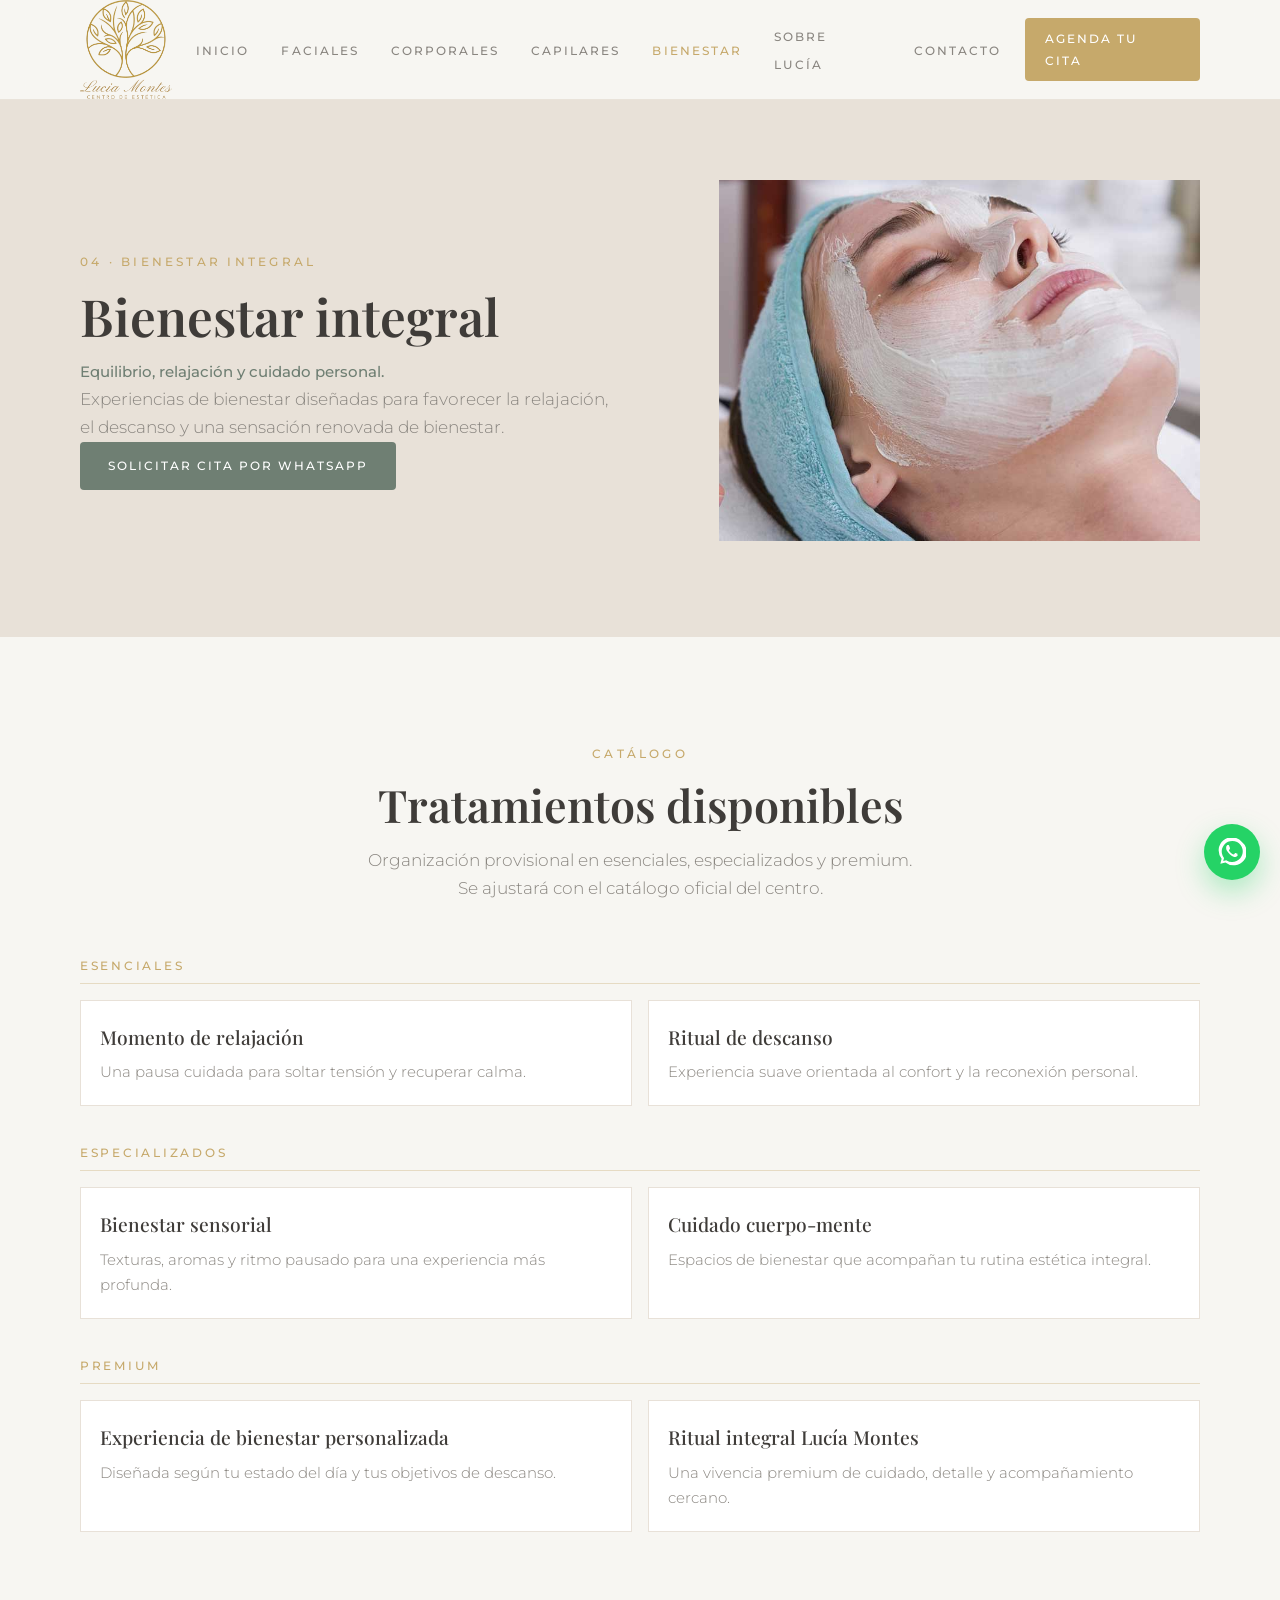
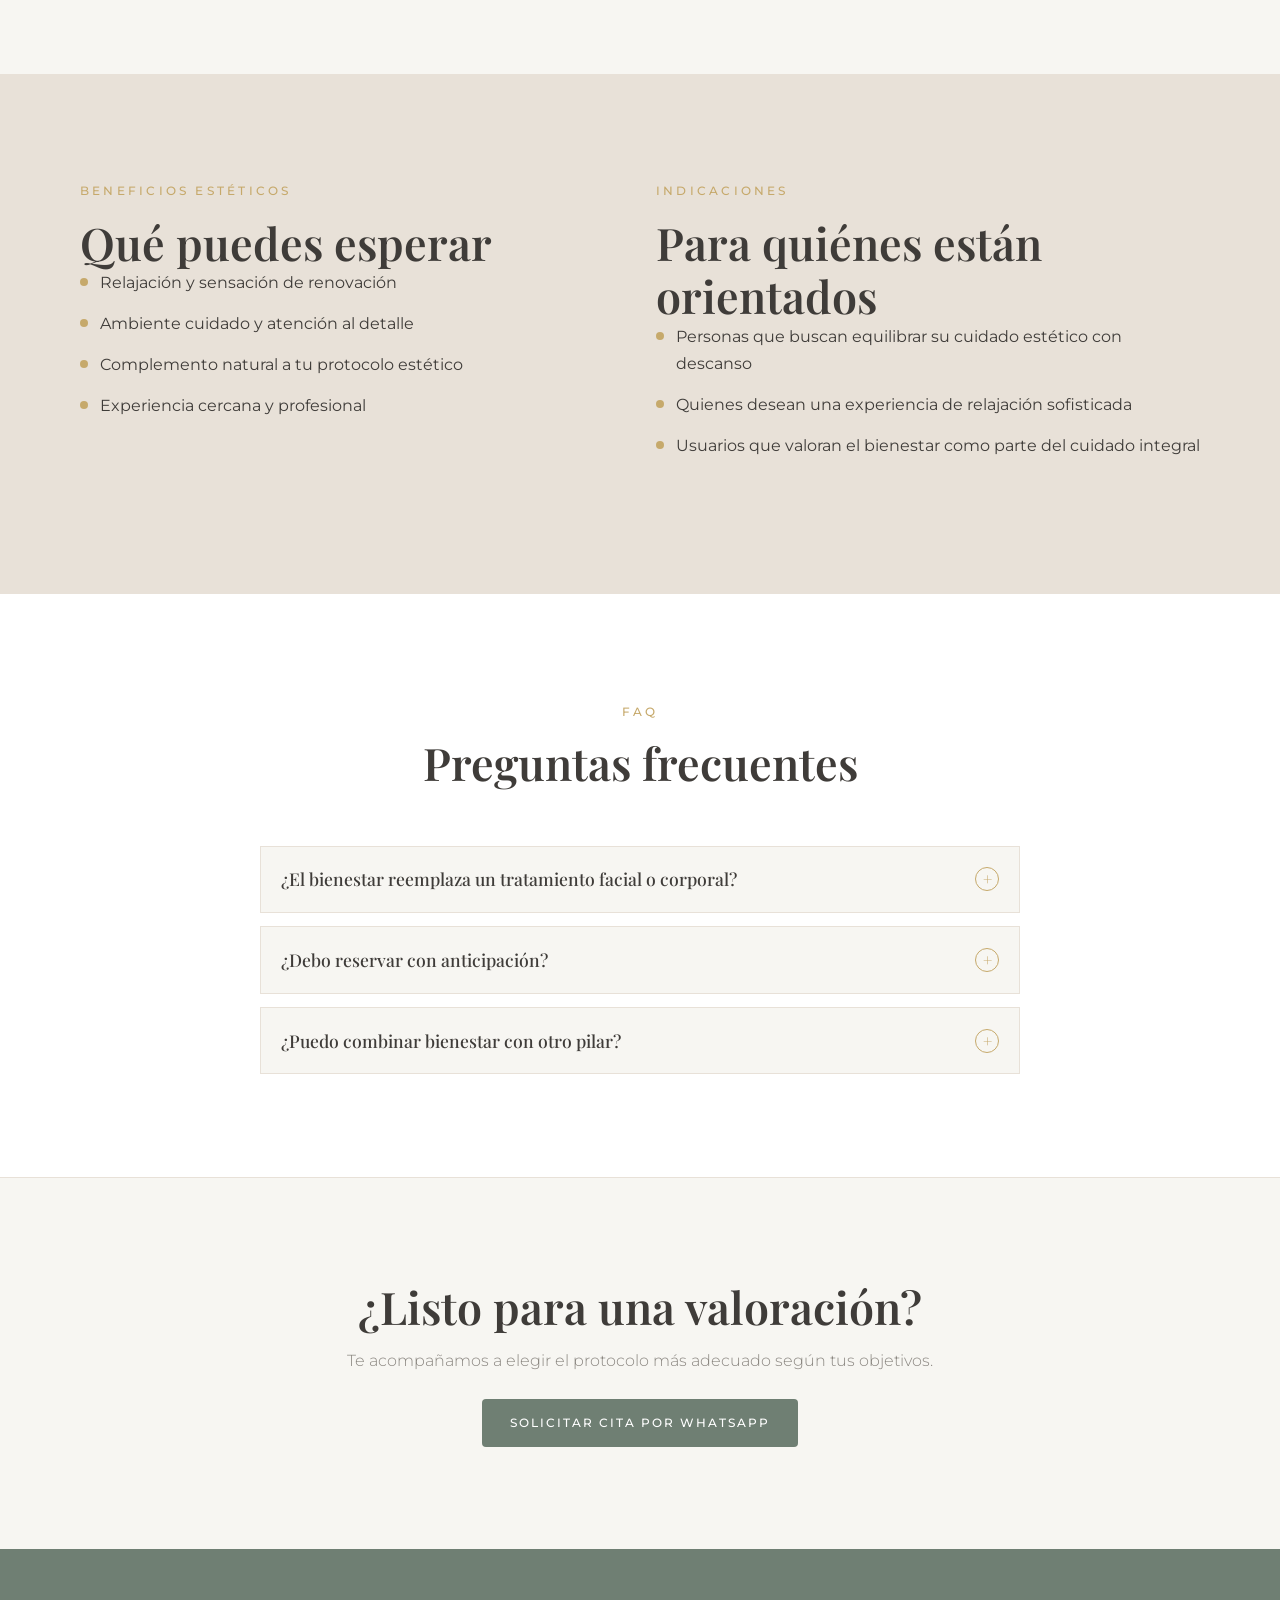
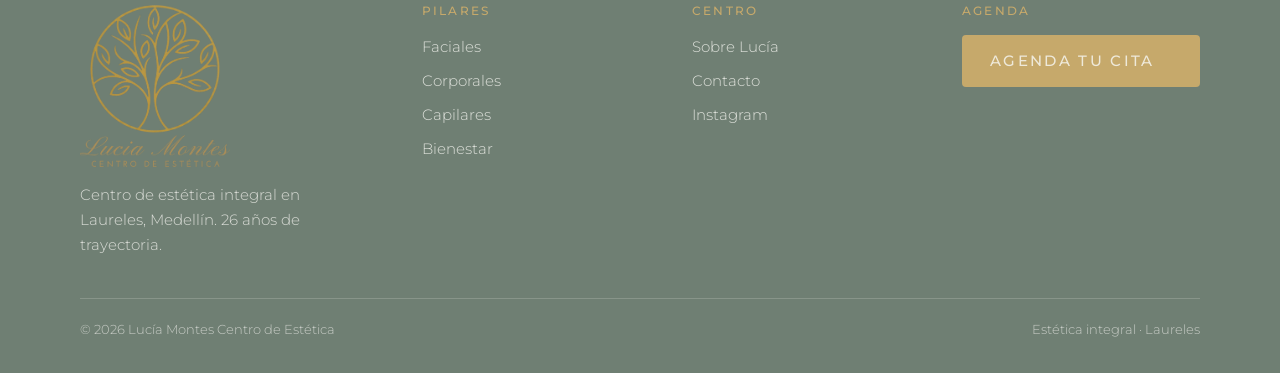
==== commit b999a734: "Shorten nav labels to Faciales, Corporales, Capilares and Bienestar. Co-authored-by: Cursor <cursora" ====
--- a/bienestar.html
+++ b/bienestar.html
@@ -29,9 +29,9 @@
       <nav>
         <ul class="nav-menu" id="navMenu">
           <li><a href="index.html">Inicio</a></li>
-          <li><a href="tratamientos-faciales.html">Tratamientos faciales</a></li>
-          <li><a href="tratamientos-corporales.html">Tratamientos corporales</a></li>
-          <li><a href="tratamientos-capilares.html">Tratamientos capilares</a></li>
+          <li><a href="tratamientos-faciales.html">Faciales</a></li>
+          <li><a href="tratamientos-corporales.html">Corporales</a></li>
+          <li><a href="tratamientos-capilares.html">Capilares</a></li>
           <li><a href="bienestar.html" class="active">Bienestar</a></li>
           <li><a href="sobre-lucia.html">Sobre Lucía</a></li>
           <li><a href="index.html#contacto">Contacto</a></li>
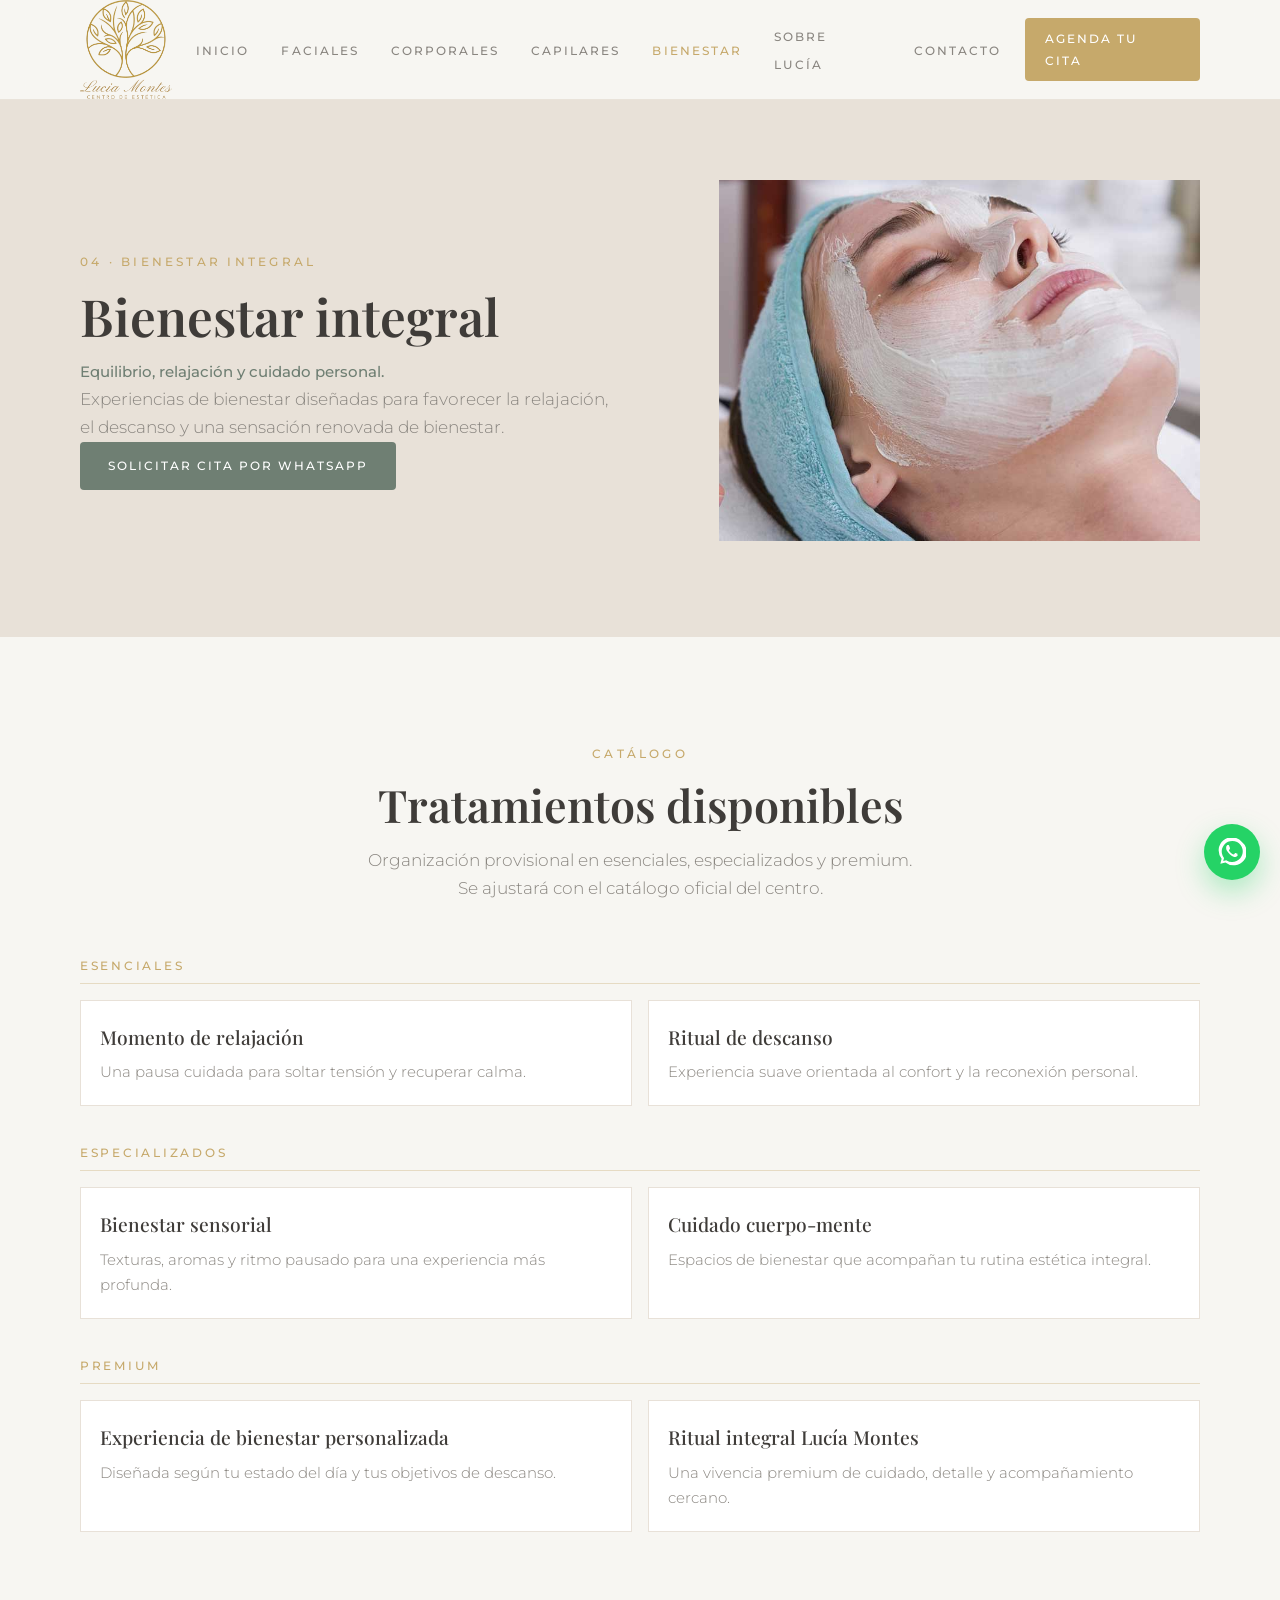
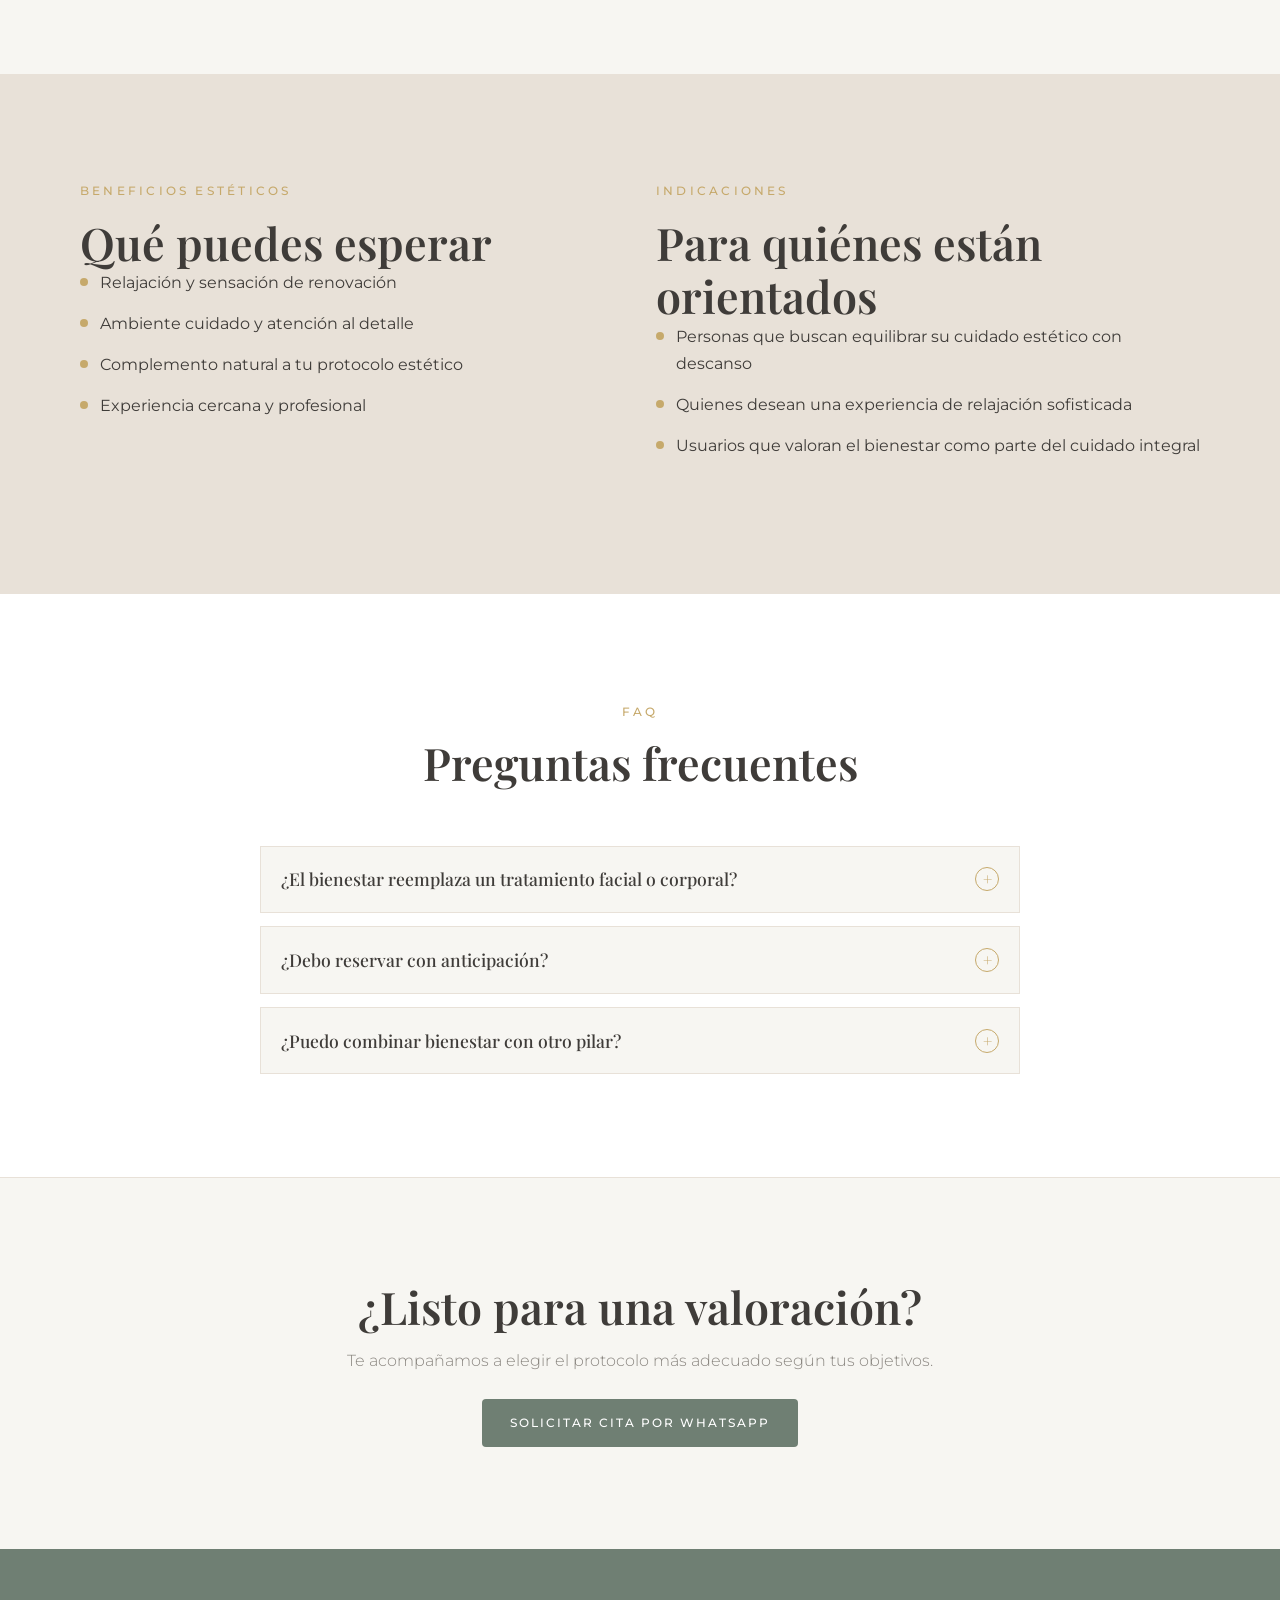
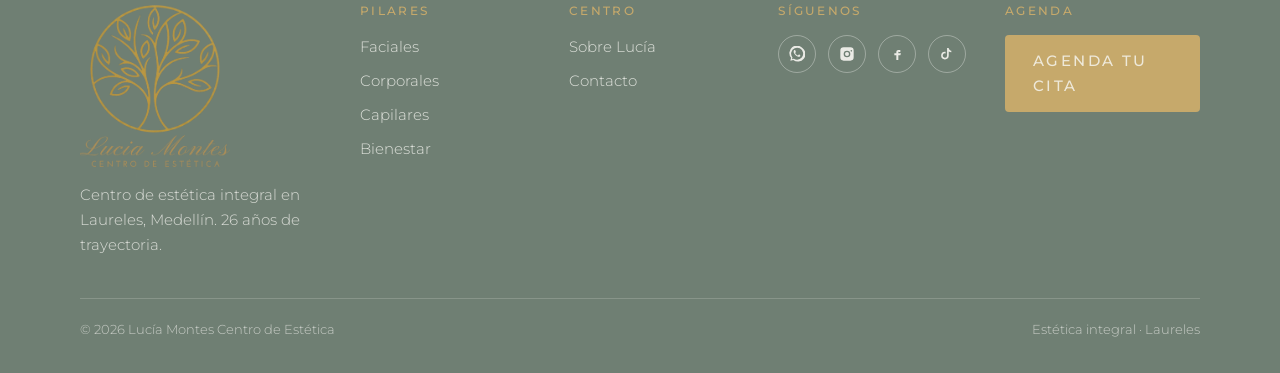
==== commit a937fceb: "Add social icons, Google review carousel and interactive CTAs. Surface curated Google reviews before" ====
--- a/bienestar.html
+++ b/bienestar.html
@@ -66,39 +66,57 @@
         <div class="nivel revelar">
           <h3 class="nivel-titulo">Esenciales</h3>
           <div class="tratamiento-cards">
-            <article class="tratamiento-card revelar">
+                        <article class="tratamiento-card revelar" data-tratamiento tabindex="0" aria-expanded="false">
               <h4>Momento de relajación</h4>
               <p>Una pausa cuidada para soltar tensión y recuperar calma.</p>
-            </article>
-            <article class="tratamiento-card revelar">
+              <div class="tratamiento-accion">
+                <a class="btn btn-whatsapp btn-sm" href="https://wa.me/573192185873?text=Hola%2C%20quiero%20m%C3%A1s%20informaci%C3%B3n%20acerca%20de%20Momento%20de%20relajaci%C3%B3n" target="_blank" rel="noopener">Saber más</a>
+              </div>
+            </article>
+                        <article class="tratamiento-card revelar" data-tratamiento tabindex="0" aria-expanded="false">
               <h4>Ritual de descanso</h4>
               <p>Experiencia suave orientada al confort y la reconexión personal.</p>
+              <div class="tratamiento-accion">
+                <a class="btn btn-whatsapp btn-sm" href="https://wa.me/573192185873?text=Hola%2C%20quiero%20m%C3%A1s%20informaci%C3%B3n%20acerca%20de%20Ritual%20de%20descanso" target="_blank" rel="noopener">Saber más</a>
+              </div>
             </article>
           </div>
         </div>
         <div class="nivel revelar">
           <h3 class="nivel-titulo">Especializados</h3>
           <div class="tratamiento-cards">
-            <article class="tratamiento-card revelar">
+                        <article class="tratamiento-card revelar" data-tratamiento tabindex="0" aria-expanded="false">
               <h4>Bienestar sensorial</h4>
               <p>Texturas, aromas y ritmo pausado para una experiencia más profunda.</p>
-            </article>
-            <article class="tratamiento-card revelar">
+              <div class="tratamiento-accion">
+                <a class="btn btn-whatsapp btn-sm" href="https://wa.me/573192185873?text=Hola%2C%20quiero%20m%C3%A1s%20informaci%C3%B3n%20acerca%20de%20Bienestar%20sensorial" target="_blank" rel="noopener">Saber más</a>
+              </div>
+            </article>
+                        <article class="tratamiento-card revelar" data-tratamiento tabindex="0" aria-expanded="false">
               <h4>Cuidado cuerpo-mente</h4>
               <p>Espacios de bienestar que acompañan tu rutina estética integral.</p>
+              <div class="tratamiento-accion">
+                <a class="btn btn-whatsapp btn-sm" href="https://wa.me/573192185873?text=Hola%2C%20quiero%20m%C3%A1s%20informaci%C3%B3n%20acerca%20de%20Cuidado%20cuerpo-mente" target="_blank" rel="noopener">Saber más</a>
+              </div>
             </article>
           </div>
         </div>
         <div class="nivel revelar">
           <h3 class="nivel-titulo">Premium</h3>
           <div class="tratamiento-cards">
-            <article class="tratamiento-card revelar">
+                        <article class="tratamiento-card revelar" data-tratamiento tabindex="0" aria-expanded="false">
               <h4>Experiencia de bienestar personalizada</h4>
               <p>Diseñada según tu estado del día y tus objetivos de descanso.</p>
-            </article>
-            <article class="tratamiento-card revelar">
+              <div class="tratamiento-accion">
+                <a class="btn btn-whatsapp btn-sm" href="https://wa.me/573192185873?text=Hola%2C%20quiero%20m%C3%A1s%20informaci%C3%B3n%20acerca%20de%20Experiencia%20de%20bienestar%20personalizada" target="_blank" rel="noopener">Saber más</a>
+              </div>
+            </article>
+                        <article class="tratamiento-card revelar" data-tratamiento tabindex="0" aria-expanded="false">
               <h4>Ritual integral Lucía Montes</h4>
               <p>Una vivencia premium de cuidado, detalle y acompañamiento cercano.</p>
+              <div class="tratamiento-accion">
+                <a class="btn btn-whatsapp btn-sm" href="https://wa.me/573192185873?text=Hola%2C%20quiero%20m%C3%A1s%20informaci%C3%B3n%20acerca%20de%20Ritual%20integral%20Luc%C3%ADa%20Montes" target="_blank" rel="noopener">Saber más</a>
+              </div>
             </article>
           </div>
         </div>
@@ -184,7 +202,23 @@
           <h3>Centro</h3>
           <a href="sobre-lucia.html">Sobre Lucía</a>
           <a href="index.html#contacto">Contacto</a>
-          <a href="https://instagram.com/luciamontes.cosmetologa" target="_blank" rel="noopener">Instagram</a>
+        </div>
+        <div>
+          <h3>Síguenos</h3>
+          <div class="redes">
+            <a href="https://wa.me/573192185873" target="_blank" rel="noopener" aria-label="WhatsApp">
+              <svg viewBox="0 0 24 24" aria-hidden="true"><path d="M20.5 3.5A11 11 0 0 0 3.1 17.7L2 22l4.4-1.1A11 11 0 1 0 20.5 3.5zm-8.5 17a9 9 0 0 1-4.6-1.3l-.3-.2-2.6.7.7-2.5-.2-.3a9 9 0 1 1 7 3.6zm5-6.7c-.3-.1-1.6-.8-1.9-.9s-.4-.1-.6.1-.7.9-.8 1-.3.2-.6.1a7.4 7.4 0 0 1-2.2-1.4 8.2 8.2 0 0 1-1.5-1.9c-.2-.3 0-.4.1-.6l.5-.6c.1-.2.2-.3.3-.5s0-.4 0-.5-.6-1.5-.8-2-.4-.5-.6-.5h-.5c-.2 0-.5.1-.7.3a2.3 2.3 0 0 0-.7 1.7c0 1 0 1.9.8 3a13 13 0 0 0 2.5 3 11.7 11.7 0 0 0 3.5 2.1c.5.2.9.2 1.2.1a2.5 2.5 0 0 0 1.7-1.1c.2-.3.2-.6.1-.8l-.5-.2z"/></svg>
+            </a>
+            <a href="https://www.instagram.com/luciamontes.cosmetologa/" target="_blank" rel="noopener" aria-label="Instagram">
+              <svg viewBox="0 0 24 24" aria-hidden="true"><path d="M7 2h10a5 5 0 0 1 5 5v10a5 5 0 0 1-5 5H7a5 5 0 0 1-5-5V7a5 5 0 0 1 5-5zm5 5a5 5 0 1 0 0 10 5 5 0 0 0 0-10zm6.5-.9a1.2 1.2 0 1 0 0 2.4 1.2 1.2 0 0 0 0-2.4zM12 9a3 3 0 1 1 0 6 3 3 0 0 1 0-6z"/></svg>
+            </a>
+            <a href="https://www.facebook.com/CosmetologiaLuciaMontes" target="_blank" rel="noopener" aria-label="Facebook">
+              <svg viewBox="0 0 24 24" aria-hidden="true"><path d="M14 9h3V6h-3c-1.7 0-3 1.3-3 3v2H8v3h3v7h3v-7h3l1-3h-4V9c0-.6.4-1 1-1z"/></svg>
+            </a>
+            <a href="https://www.tiktok.com/@lucia.montes.quintero" target="_blank" rel="noopener" aria-label="TikTok">
+              <svg viewBox="0 0 24 24" aria-hidden="true"><path d="M14.5 3c.4 2.2 1.8 3.8 4 4.2v2.3c-1.4-.1-2.7-.5-3.9-1.3v6.2a5.7 5.7 0 1 1-5.7-5.7c.3 0 .7 0 1 .1v2.5a3.2 3.2 0 1 0 2.2 3V3h2.4z"/></svg>
+            </a>
+          </div>
         </div>
         <div>
           <h3>Agenda</h3>
--- a/css/styles.css
+++ b/css/styles.css
@@ -592,6 +592,21 @@
   gap: 0.55rem;
 }
 
+.pilar.is-open {
+  border-color: rgba(198, 169, 107, 0.7);
+  box-shadow: var(--sombra-suave);
+}
+
+.pilar-toggle {
+  width: 100%;
+  display: grid;
+  grid-template-columns: auto 1fr auto;
+  align-items: center;
+  gap: 0.65rem;
+  text-align: left;
+  color: inherit;
+}
+
 .pilar-num {
   font-family: var(--fuente-display);
   font-size: 0.95rem;
@@ -599,9 +614,39 @@
   color: var(--dorado-champan);
 }
 
-.pilar-body h3 {
-  font-size: 1.35rem;
+.pilar-toggle h3 {
+  font-size: 1.25rem;
   font-weight: 500;
+  margin: 0;
+}
+
+.pilar-chevron {
+  width: 1.5rem;
+  height: 1.5rem;
+  border: 1px solid var(--dorado-champan);
+  border-radius: 50%;
+  color: var(--dorado-champan);
+  display: grid;
+  place-items: center;
+  font-size: 1rem;
+  line-height: 1;
+  transition: transform var(--transicion), background var(--transicion), color var(--transicion);
+}
+
+.pilar.is-open .pilar-chevron {
+  transform: rotate(45deg);
+  background: var(--dorado-champan);
+  color: var(--blanco);
+}
+
+.pilar-detalle {
+  display: grid;
+  gap: 0.55rem;
+  padding-top: 0.35rem;
+}
+
+.pilar-detalle[hidden] {
+  display: none;
 }
 
 .pilar-tagline {
@@ -610,10 +655,9 @@
   color: var(--verde-salvia);
 }
 
-.pilar-body > p:not(.pilar-tagline) {
+.pilar-detalle > p:not(.pilar-tagline) {
   color: var(--gris-taupe);
   font-size: 0.92rem;
-  flex: 1;
 }
 
 .btn-sm {
@@ -723,12 +767,15 @@
   background: var(--blanco);
   border: 1px solid var(--beige-nude);
   padding: 1.25rem 1.2rem;
-  transition: transform var(--transicion), box-shadow var(--transicion);
-}
-
-.tratamiento-card:hover {
+  cursor: pointer;
+  transition: transform var(--transicion), box-shadow var(--transicion), border-color var(--transicion);
+}
+
+.tratamiento-card:hover,
+.tratamiento-card.is-open {
   transform: translateY(-4px);
   box-shadow: var(--sombra-suave);
+  border-color: rgba(198, 169, 107, 0.55);
 }
 
 .tratamiento-card h4 {
@@ -742,6 +789,17 @@
 .tratamiento-card p {
   color: var(--gris-taupe);
   font-size: 0.92rem;
+}
+
+.tratamiento-accion {
+  display: none;
+  margin-top: 1rem;
+  padding-top: 0.85rem;
+  border-top: 1px solid var(--beige-nude);
+}
+
+.tratamiento-card.is-open .tratamiento-accion {
+  display: block;
 }
 
 .page-info {
@@ -872,6 +930,96 @@
   letter-spacing: 0.2em;
   text-transform: uppercase;
   color: var(--dorado-champan);
+}
+
+/* ---------- Reseñas Google ---------- */
+
+.reseñas {
+  background: var(--blanco-marfil);
+}
+
+.reseñas-rating {
+  display: flex;
+  flex-wrap: wrap;
+  align-items: center;
+  justify-content: center;
+  gap: 0.45rem 0.75rem;
+}
+
+.reseñas-rating .estrellas,
+.reseña-estrellas {
+  color: var(--dorado-champan);
+  letter-spacing: 0.12em;
+}
+
+.reseñas-slider {
+  max-width: 760px;
+  margin: 0 auto;
+}
+
+.reseñas-viewport {
+  overflow: hidden;
+}
+
+.reseñas-track {
+  display: flex;
+  transition: transform 0.5s ease;
+}
+
+.reseña-slide {
+  min-width: 100%;
+  padding: 0.5rem 0.25rem 1rem;
+  text-align: center;
+}
+
+.reseña-slide blockquote {
+  font-family: var(--fuente-display);
+  font-size: clamp(1.15rem, 2.2vw, 1.55rem);
+  line-height: 1.45;
+  color: var(--texto);
+  margin: 0.75rem auto 1.25rem;
+  max-width: 38ch;
+}
+
+.reseña-slide cite {
+  display: block;
+  font-style: normal;
+  font-size: 0.78rem;
+  letter-spacing: 0.16em;
+  text-transform: uppercase;
+  color: var(--gris-taupe);
+}
+
+.reseñas-controles {
+  display: flex;
+  align-items: center;
+  justify-content: center;
+  gap: 1rem;
+  margin-top: 0.5rem;
+}
+
+.reseñas-dots {
+  display: flex;
+  gap: 0.45rem;
+}
+
+.reseñas-dots button {
+  width: 8px;
+  height: 8px;
+  border-radius: 50%;
+  background: var(--beige-nude);
+  border: 0;
+  padding: 0;
+}
+
+.reseñas-dots button.is-active {
+  background: var(--dorado-champan);
+}
+
+.reseñas-cta {
+  display: flex;
+  justify-content: center;
+  margin-top: 1.75rem;
 }
 
 /* ---------- Testimonios ---------- */
@@ -1110,7 +1258,7 @@
 
 .footer-grid {
   display: grid;
-  grid-template-columns: 1.3fr 1fr 1fr 1fr;
+  grid-template-columns: 1.4fr 1fr 1fr 1.1fr 1.1fr;
   gap: 2rem;
   margin-bottom: 2.5rem;
 }
@@ -1150,6 +1298,7 @@
 
 .redes {
   display: flex;
+  flex-wrap: wrap;
   gap: 0.75rem;
 }
 
@@ -1161,6 +1310,30 @@
   display: grid;
   place-items: center;
   margin: 0;
+  color: rgba(247, 246, 242, 0.9);
+  transition: border-color var(--transicion), color var(--transicion), background var(--transicion);
+}
+
+.redes a:hover {
+  border-color: var(--dorado-champan);
+  color: var(--dorado-champan);
+}
+
+.redes svg {
+  width: 16px;
+  height: 16px;
+  fill: currentColor;
+}
+
+.redes-contacto a {
+  border-color: rgba(111, 127, 115, 0.35);
+  color: var(--verde-salvia);
+}
+
+.redes-contacto a:hover {
+  border-color: var(--dorado-champan);
+  color: var(--dorado-champan);
+  background: transparent;
 }
 
 .footer-copy {
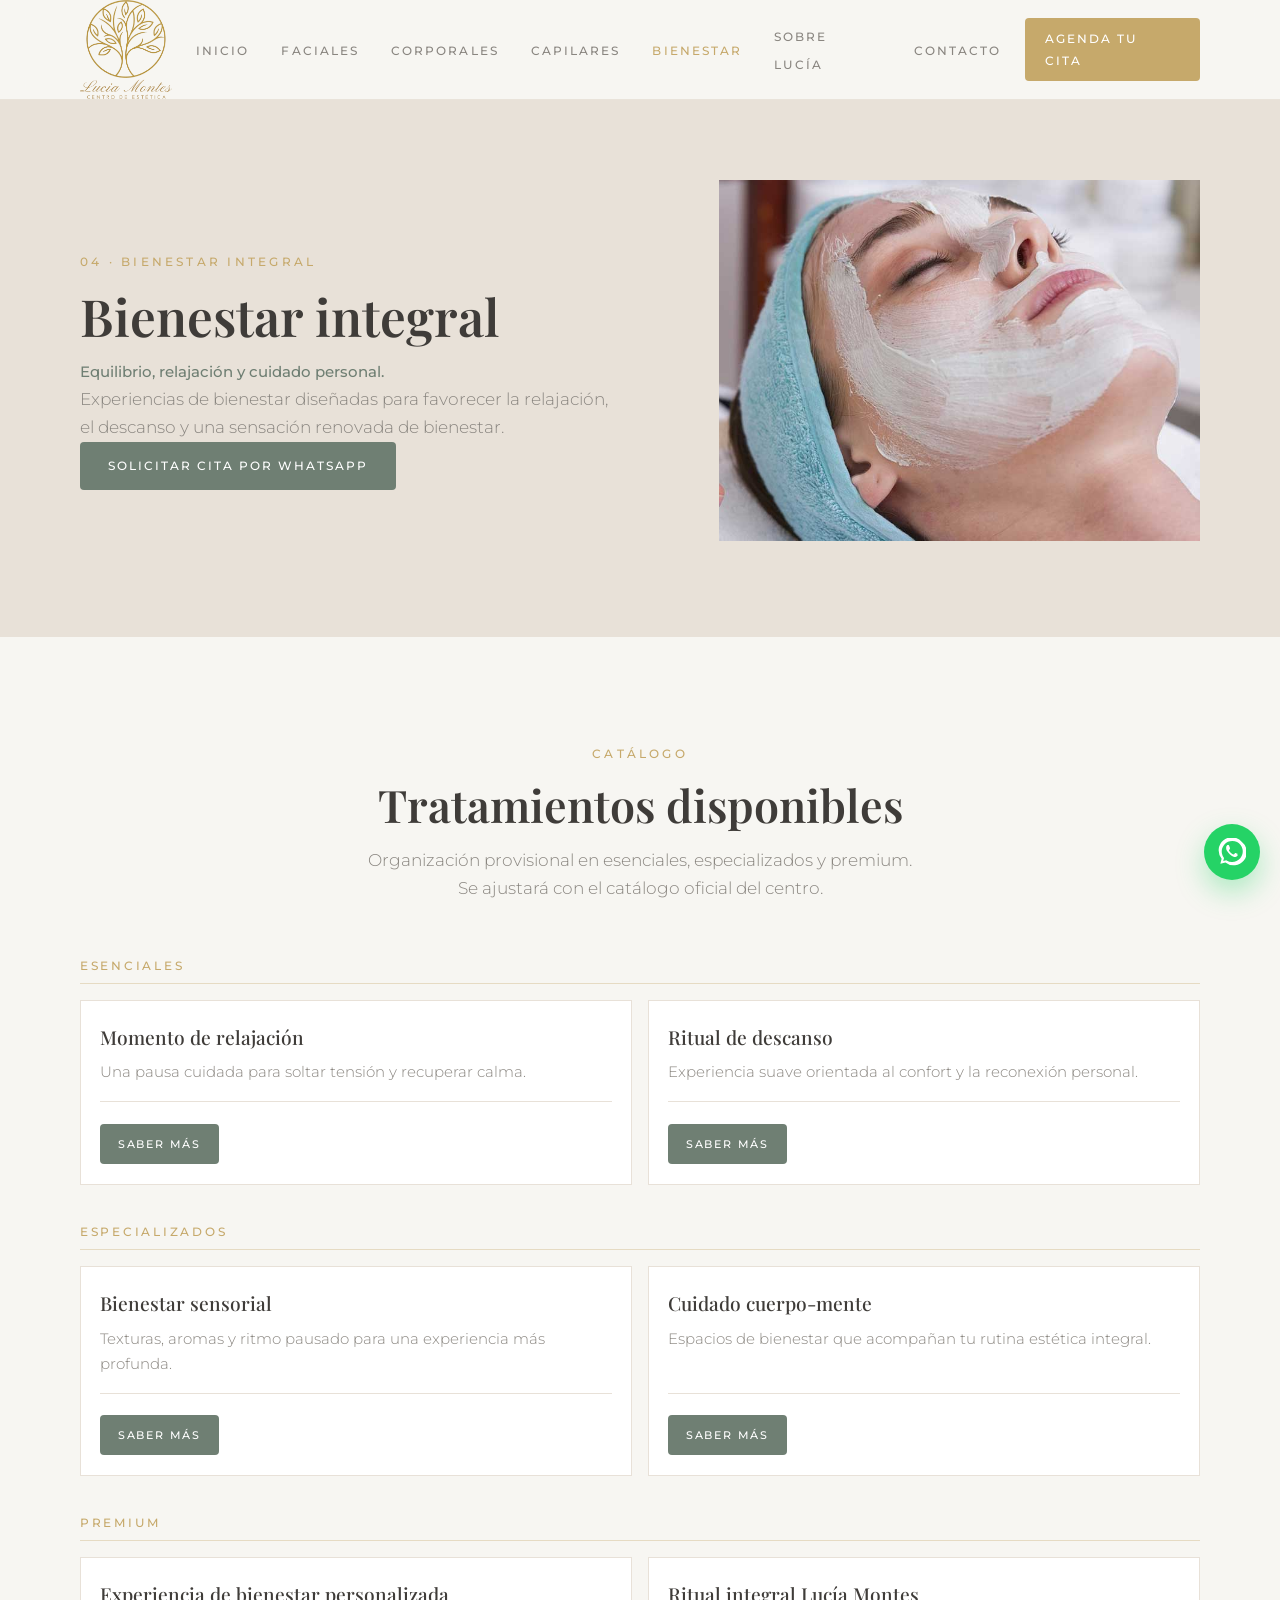
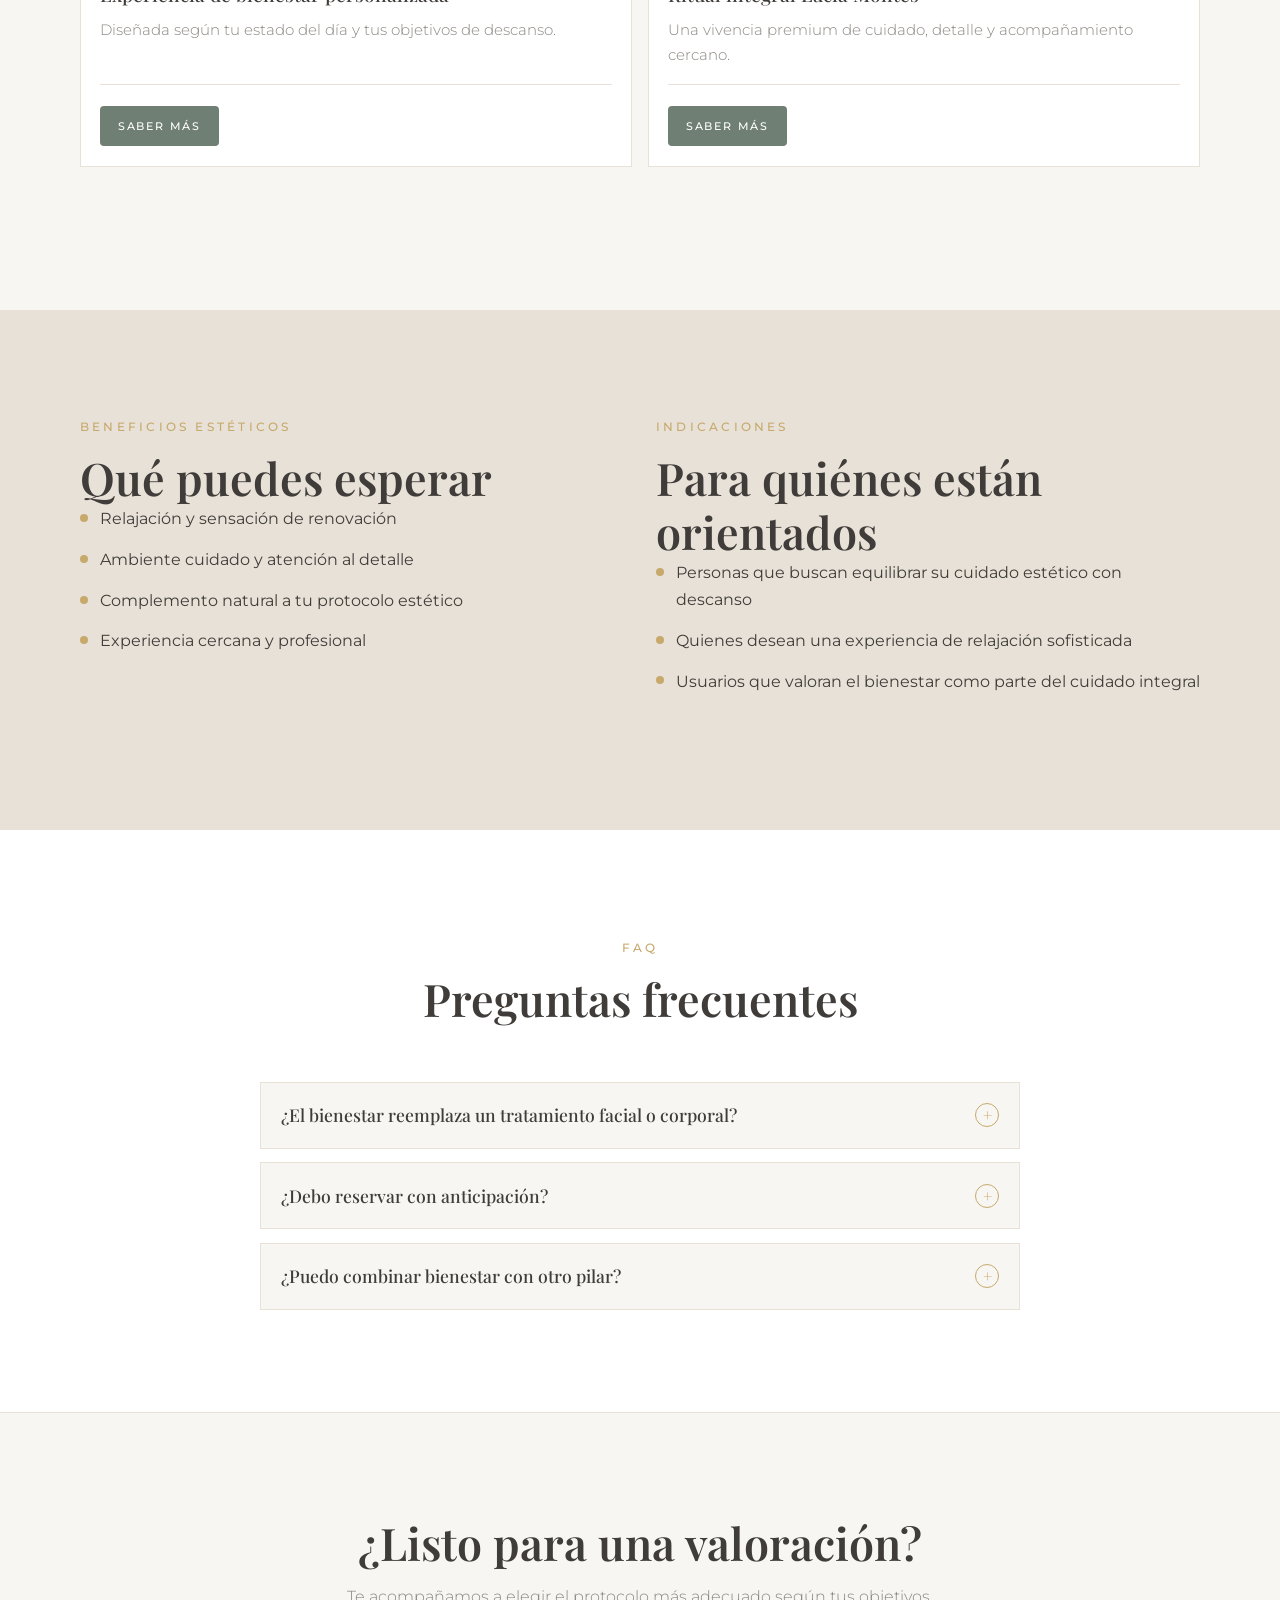
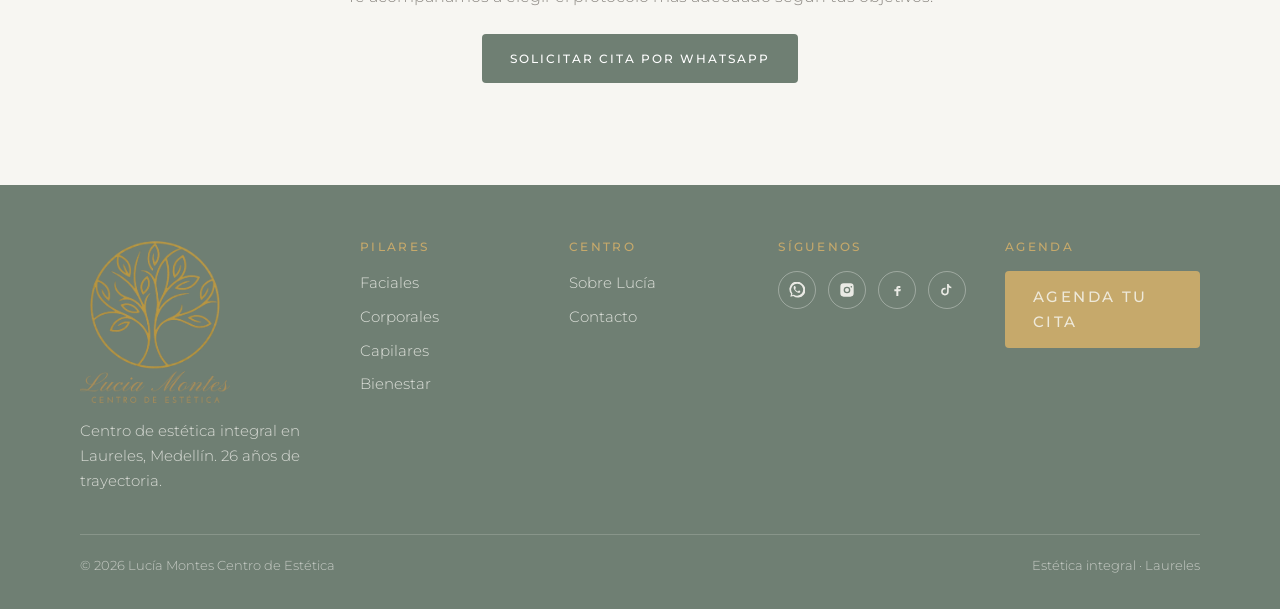
==== commit e2539097: "Keep Saber más always visible and show reviews on Sobre Lucía. Co-authored-by: Cursor <cursoragent@c" ====
--- a/bienestar.html
+++ b/bienestar.html
@@ -66,14 +66,14 @@
         <div class="nivel revelar">
           <h3 class="nivel-titulo">Esenciales</h3>
           <div class="tratamiento-cards">
-                        <article class="tratamiento-card revelar" data-tratamiento tabindex="0" aria-expanded="false">
+                        <article class="tratamiento-card revelar">
               <h4>Momento de relajación</h4>
               <p>Una pausa cuidada para soltar tensión y recuperar calma.</p>
               <div class="tratamiento-accion">
                 <a class="btn btn-whatsapp btn-sm" href="https://wa.me/573192185873?text=Hola%2C%20quiero%20m%C3%A1s%20informaci%C3%B3n%20acerca%20de%20Momento%20de%20relajaci%C3%B3n" target="_blank" rel="noopener">Saber más</a>
               </div>
             </article>
-                        <article class="tratamiento-card revelar" data-tratamiento tabindex="0" aria-expanded="false">
+                        <article class="tratamiento-card revelar">
               <h4>Ritual de descanso</h4>
               <p>Experiencia suave orientada al confort y la reconexión personal.</p>
               <div class="tratamiento-accion">
@@ -85,14 +85,14 @@
         <div class="nivel revelar">
           <h3 class="nivel-titulo">Especializados</h3>
           <div class="tratamiento-cards">
-                        <article class="tratamiento-card revelar" data-tratamiento tabindex="0" aria-expanded="false">
+                        <article class="tratamiento-card revelar">
               <h4>Bienestar sensorial</h4>
               <p>Texturas, aromas y ritmo pausado para una experiencia más profunda.</p>
               <div class="tratamiento-accion">
                 <a class="btn btn-whatsapp btn-sm" href="https://wa.me/573192185873?text=Hola%2C%20quiero%20m%C3%A1s%20informaci%C3%B3n%20acerca%20de%20Bienestar%20sensorial" target="_blank" rel="noopener">Saber más</a>
               </div>
             </article>
-                        <article class="tratamiento-card revelar" data-tratamiento tabindex="0" aria-expanded="false">
+                        <article class="tratamiento-card revelar">
               <h4>Cuidado cuerpo-mente</h4>
               <p>Espacios de bienestar que acompañan tu rutina estética integral.</p>
               <div class="tratamiento-accion">
@@ -104,14 +104,14 @@
         <div class="nivel revelar">
           <h3 class="nivel-titulo">Premium</h3>
           <div class="tratamiento-cards">
-                        <article class="tratamiento-card revelar" data-tratamiento tabindex="0" aria-expanded="false">
+                        <article class="tratamiento-card revelar">
               <h4>Experiencia de bienestar personalizada</h4>
               <p>Diseñada según tu estado del día y tus objetivos de descanso.</p>
               <div class="tratamiento-accion">
                 <a class="btn btn-whatsapp btn-sm" href="https://wa.me/573192185873?text=Hola%2C%20quiero%20m%C3%A1s%20informaci%C3%B3n%20acerca%20de%20Experiencia%20de%20bienestar%20personalizada" target="_blank" rel="noopener">Saber más</a>
               </div>
             </article>
-                        <article class="tratamiento-card revelar" data-tratamiento tabindex="0" aria-expanded="false">
+                        <article class="tratamiento-card revelar">
               <h4>Ritual integral Lucía Montes</h4>
               <p>Una vivencia premium de cuidado, detalle y acompañamiento cercano.</p>
               <div class="tratamiento-accion">
--- a/css/styles.css
+++ b/css/styles.css
@@ -767,12 +767,12 @@
   background: var(--blanco);
   border: 1px solid var(--beige-nude);
   padding: 1.25rem 1.2rem;
-  cursor: pointer;
+  display: flex;
+  flex-direction: column;
   transition: transform var(--transicion), box-shadow var(--transicion), border-color var(--transicion);
 }
 
-.tratamiento-card:hover,
-.tratamiento-card.is-open {
+.tratamiento-card:hover {
   transform: translateY(-4px);
   box-shadow: var(--sombra-suave);
   border-color: rgba(198, 169, 107, 0.55);
@@ -789,17 +789,14 @@
 .tratamiento-card p {
   color: var(--gris-taupe);
   font-size: 0.92rem;
+  flex: 1;
 }
 
 .tratamiento-accion {
-  display: none;
+  display: block;
   margin-top: 1rem;
   padding-top: 0.85rem;
   border-top: 1px solid var(--beige-nude);
-}
-
-.tratamiento-card.is-open .tratamiento-accion {
-  display: block;
 }
 
 .page-info {
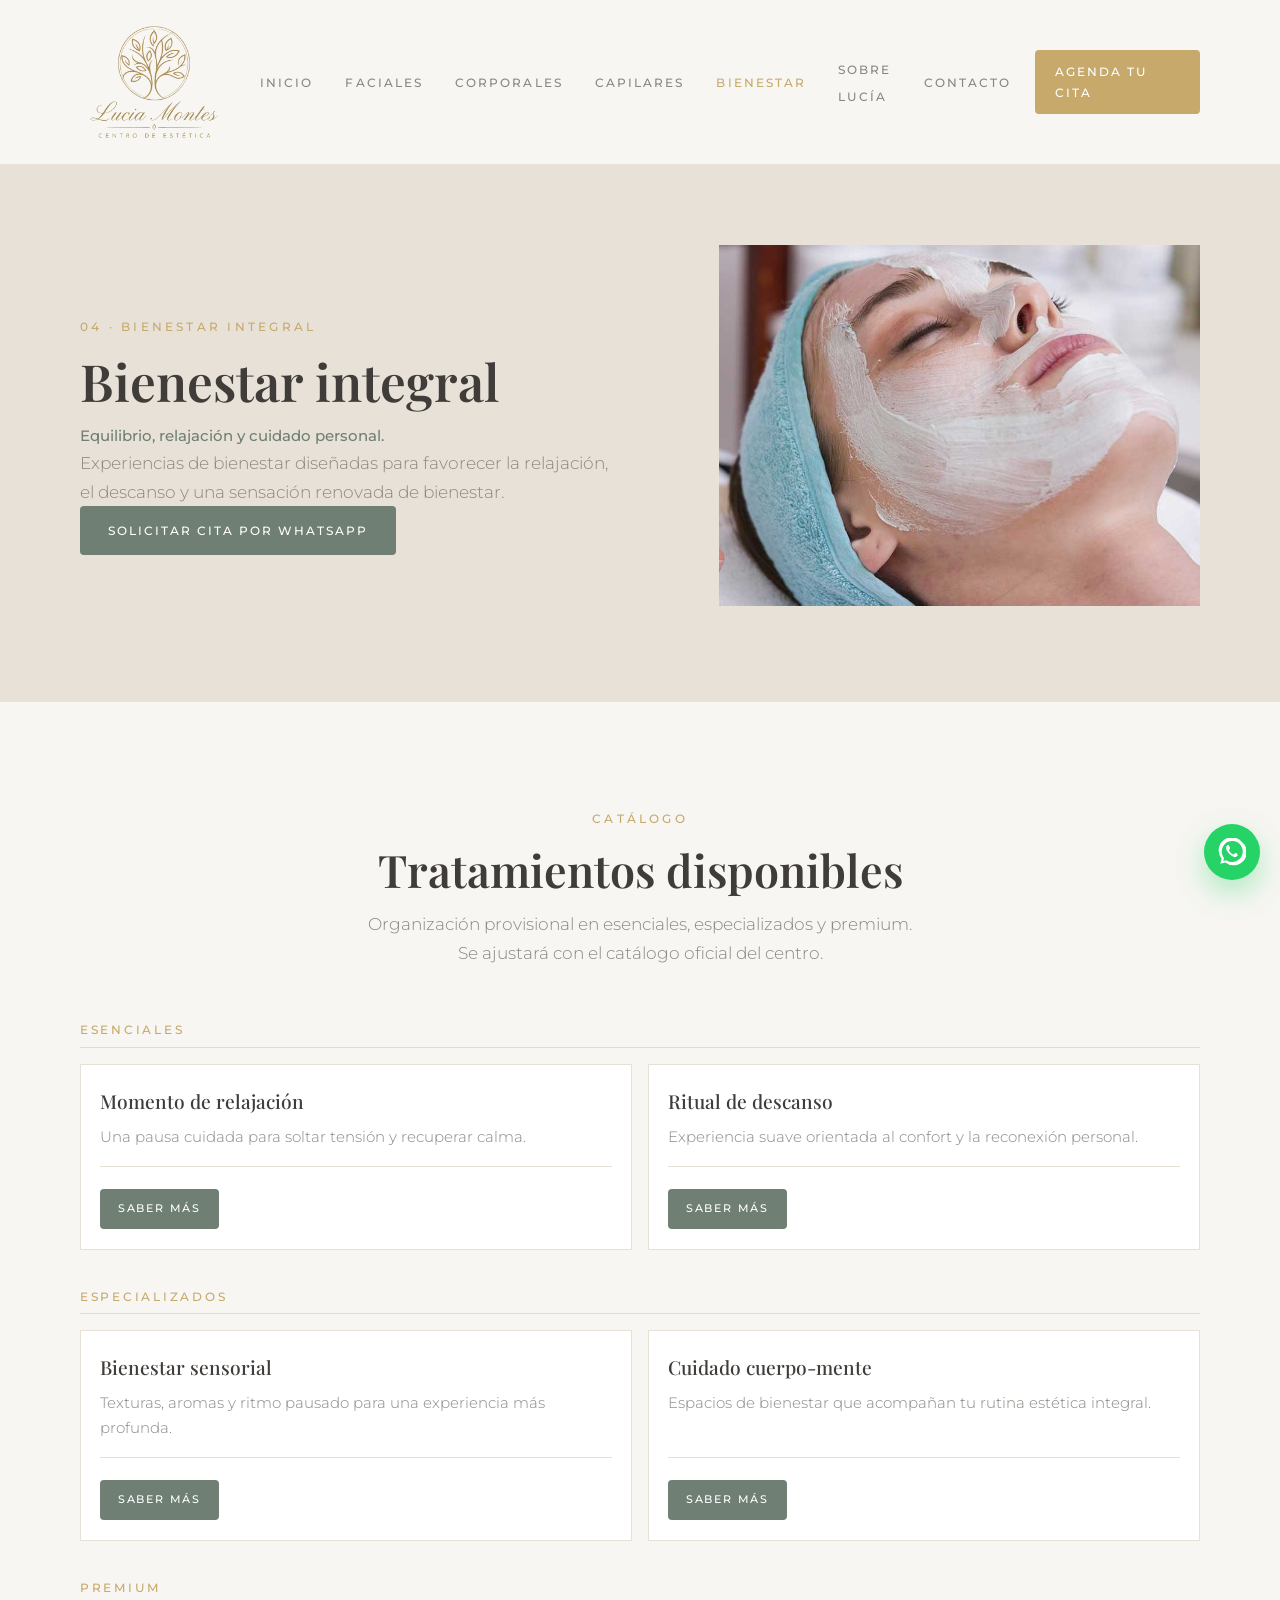
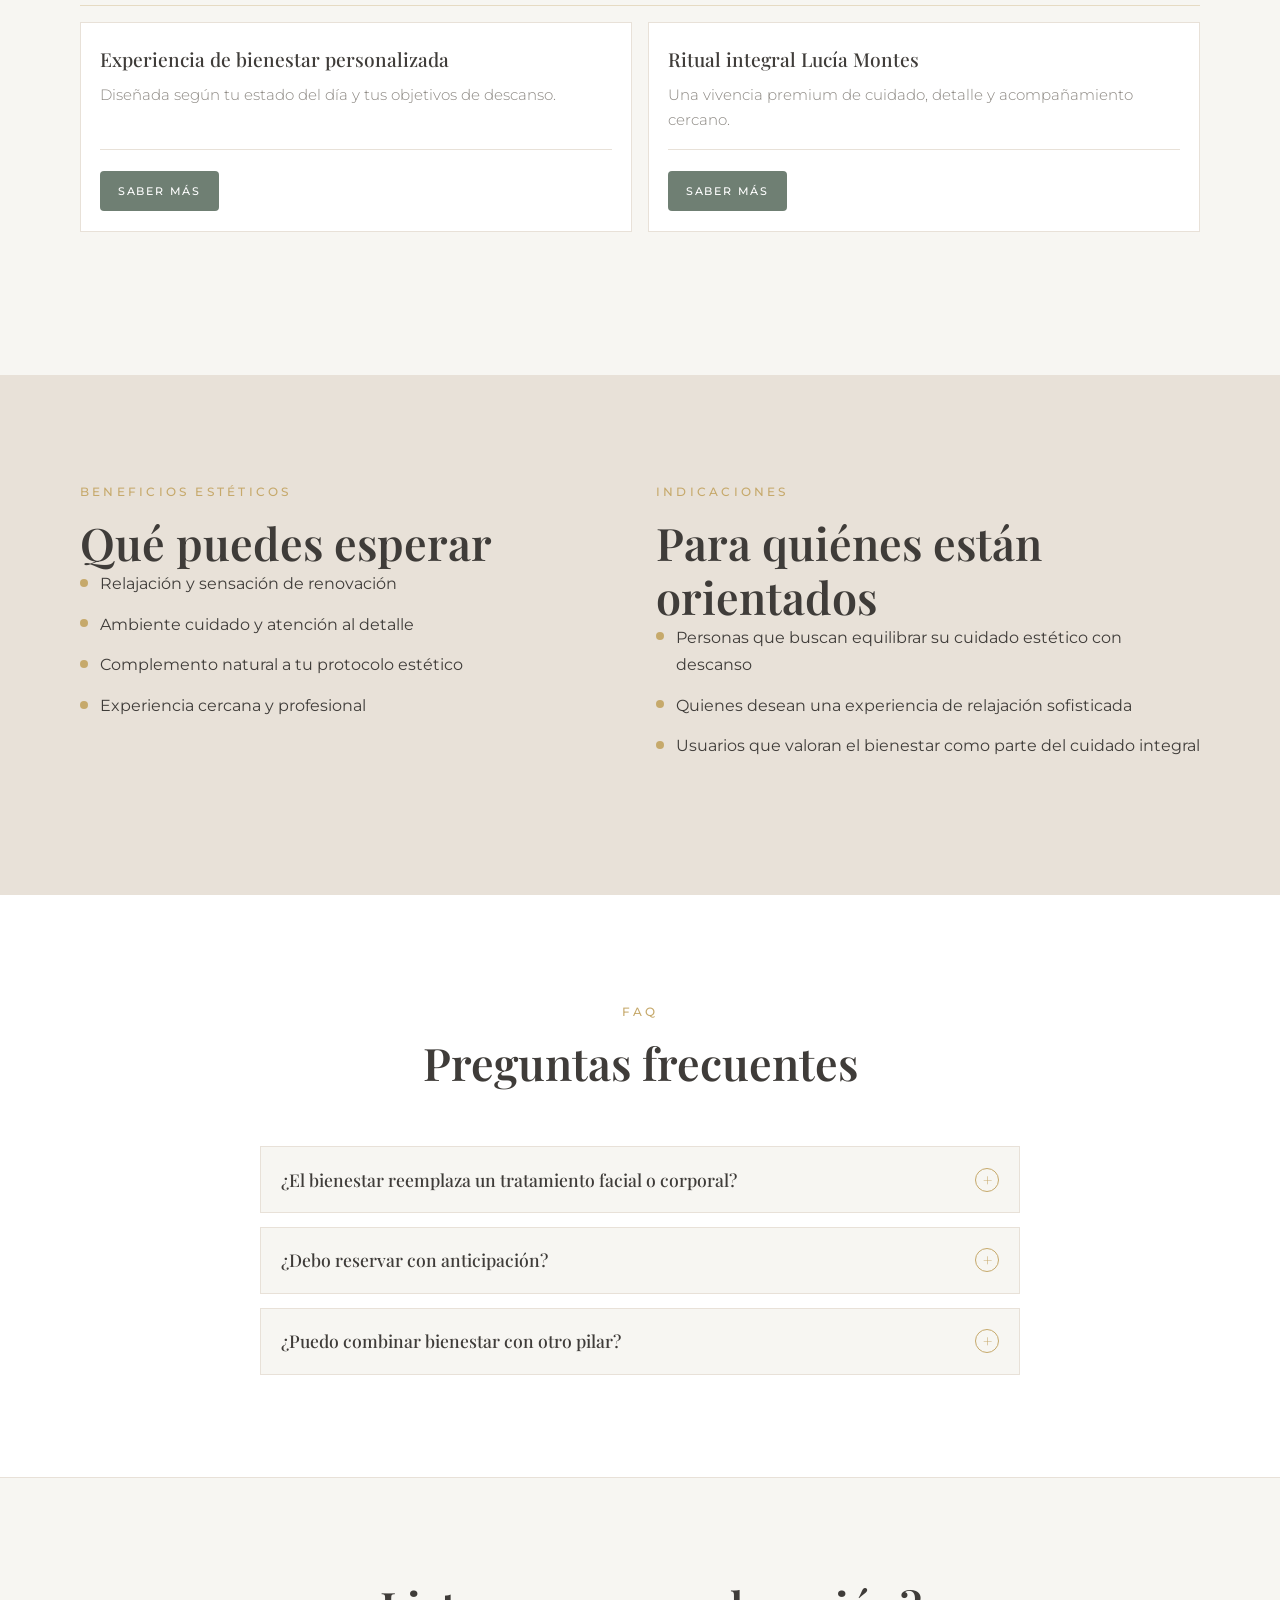
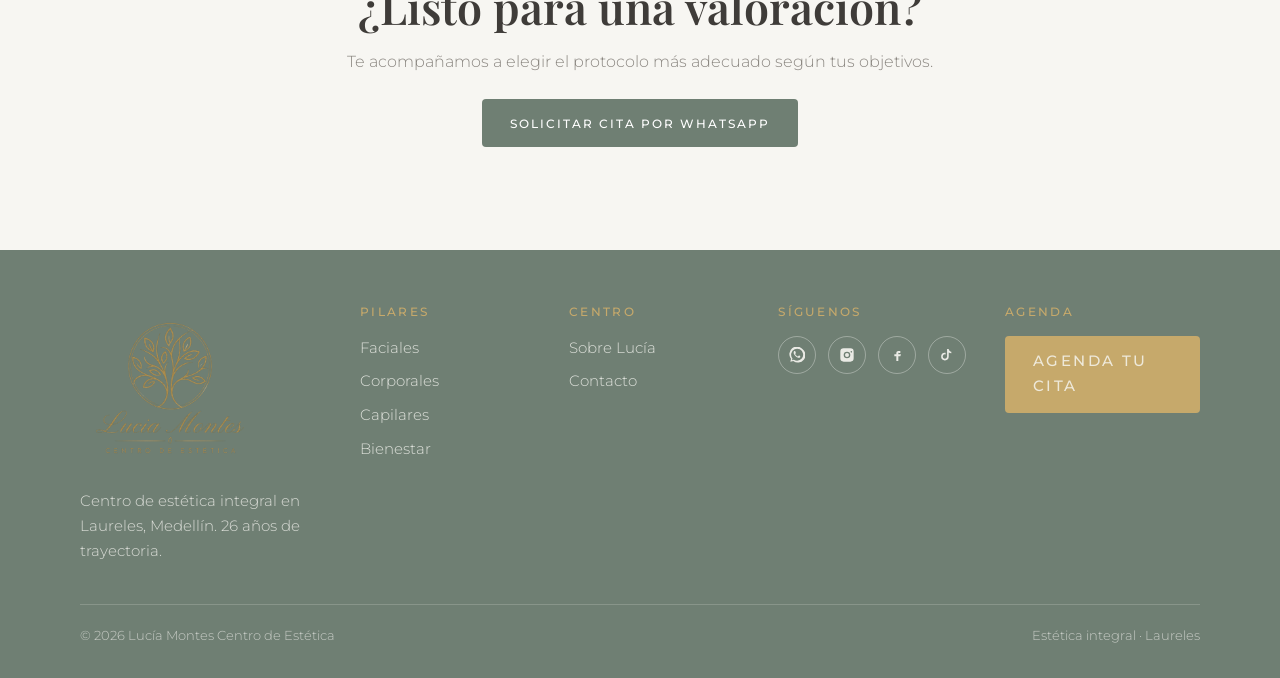
==== commit 1eae4704: "Replace brand logo with clearer margins in header and footer. Co-authored-by: Cursor <cursoragent@cu" ====
--- a/bienestar.html
+++ b/bienestar.html
@@ -9,7 +9,7 @@
   <link rel="preconnect" href="https://fonts.gstatic.com" crossorigin>
   <link href="https://fonts.googleapis.com/css2?family=Montserrat:wght@300;400;500;600&family=Playfair+Display:ital,wght@0,500;0,600;1,500;1,600&display=swap" rel="stylesheet">
   <link rel="stylesheet" href="css/styles.css">
-  <link rel="icon" href="img/logo-icon.jpeg">
+  <link rel="icon" href="img/logo-icon.png">
 </head>
 <body>
   <div class="preloader" id="preloader" aria-hidden="true">
--- a/css/styles.css
+++ b/css/styles.css
@@ -194,18 +194,21 @@
   align-items: center;
   justify-content: space-between;
   gap: 1.5rem;
-  min-height: 5.25rem;
+  min-height: 6.5rem;
+  padding-block: 0.65rem;
 }
 
 .logo {
   display: flex;
   align-items: center;
   flex-shrink: 0;
+  padding: 0.35rem 0.5rem 0.35rem 0;
 }
 
 .logo img {
-  width: clamp(72px, 10vw, 92px);
+  width: clamp(108px, 14vw, 148px);
   height: auto;
+  display: block;
 }
 
 .nav-menu {
@@ -824,25 +827,56 @@
   margin: 0.85rem auto 1.5rem;
 }
 
+.pilares-sobre {
+  background: var(--beige-nude);
+}
+
 .pilares-mini {
   display: grid;
   grid-template-columns: repeat(4, 1fr);
   gap: 0.85rem;
-}
-
-.pilares-mini a {
-  display: block;
-  padding: 1.15rem 1rem;
-  background: var(--blanco);
-  border: 1px solid var(--beige-nude);
-  font-family: var(--fuente-display);
-  font-size: 1.05rem;
-  transition: border-color var(--transicion), transform var(--transicion);
-}
-
-.pilares-mini a:hover {
-  border-color: var(--dorado-champan);
-  transform: translateY(-3px);
+  align-items: start;
+}
+
+.pilar-mini {
+  background: var(--blanco-marfil);
+  border: 1px solid rgba(198, 169, 107, 0.28);
+  padding: 1.15rem 1rem 1.2rem;
+  transition: border-color var(--transicion), box-shadow var(--transicion);
+}
+
+.pilar-mini:hover,
+.pilar-mini.is-open {
+  border-color: rgba(198, 169, 107, 0.7);
+  box-shadow: var(--sombra-suave);
+}
+
+.pilar-mini .pilar-toggle {
+  width: 100%;
+  display: grid;
+  grid-template-columns: auto 1fr auto;
+  align-items: center;
+  gap: 0.55rem;
+  text-align: left;
+  color: inherit;
+}
+
+.pilar-mini .pilar-toggle h3 {
+  margin: 0;
+  font-size: 1.1rem;
+  font-weight: 500;
+}
+
+.pilar-mini .pilar-detalle {
+  margin-top: 0.75rem;
+  padding-top: 0.75rem;
+  border-top: 1px solid var(--beige-nude);
+}
+
+.pilar-mini.is-open .pilar-chevron {
+  transform: rotate(45deg);
+  background: var(--dorado-champan);
+  color: var(--blanco);
 }
 
 /* ---------- Tratamientos (grid Sitejet) ---------- */
@@ -1261,9 +1295,10 @@
 }
 
 .footer-brand img {
-  width: 150px;
-  margin-bottom: 1rem;
-  opacity: 0.95;
+  width: clamp(140px, 18vw, 180px);
+  margin-bottom: 1.15rem;
+  padding: 0.35rem 0.25rem;
+  opacity: 0.98;
 }
 
 .footer-brand p {
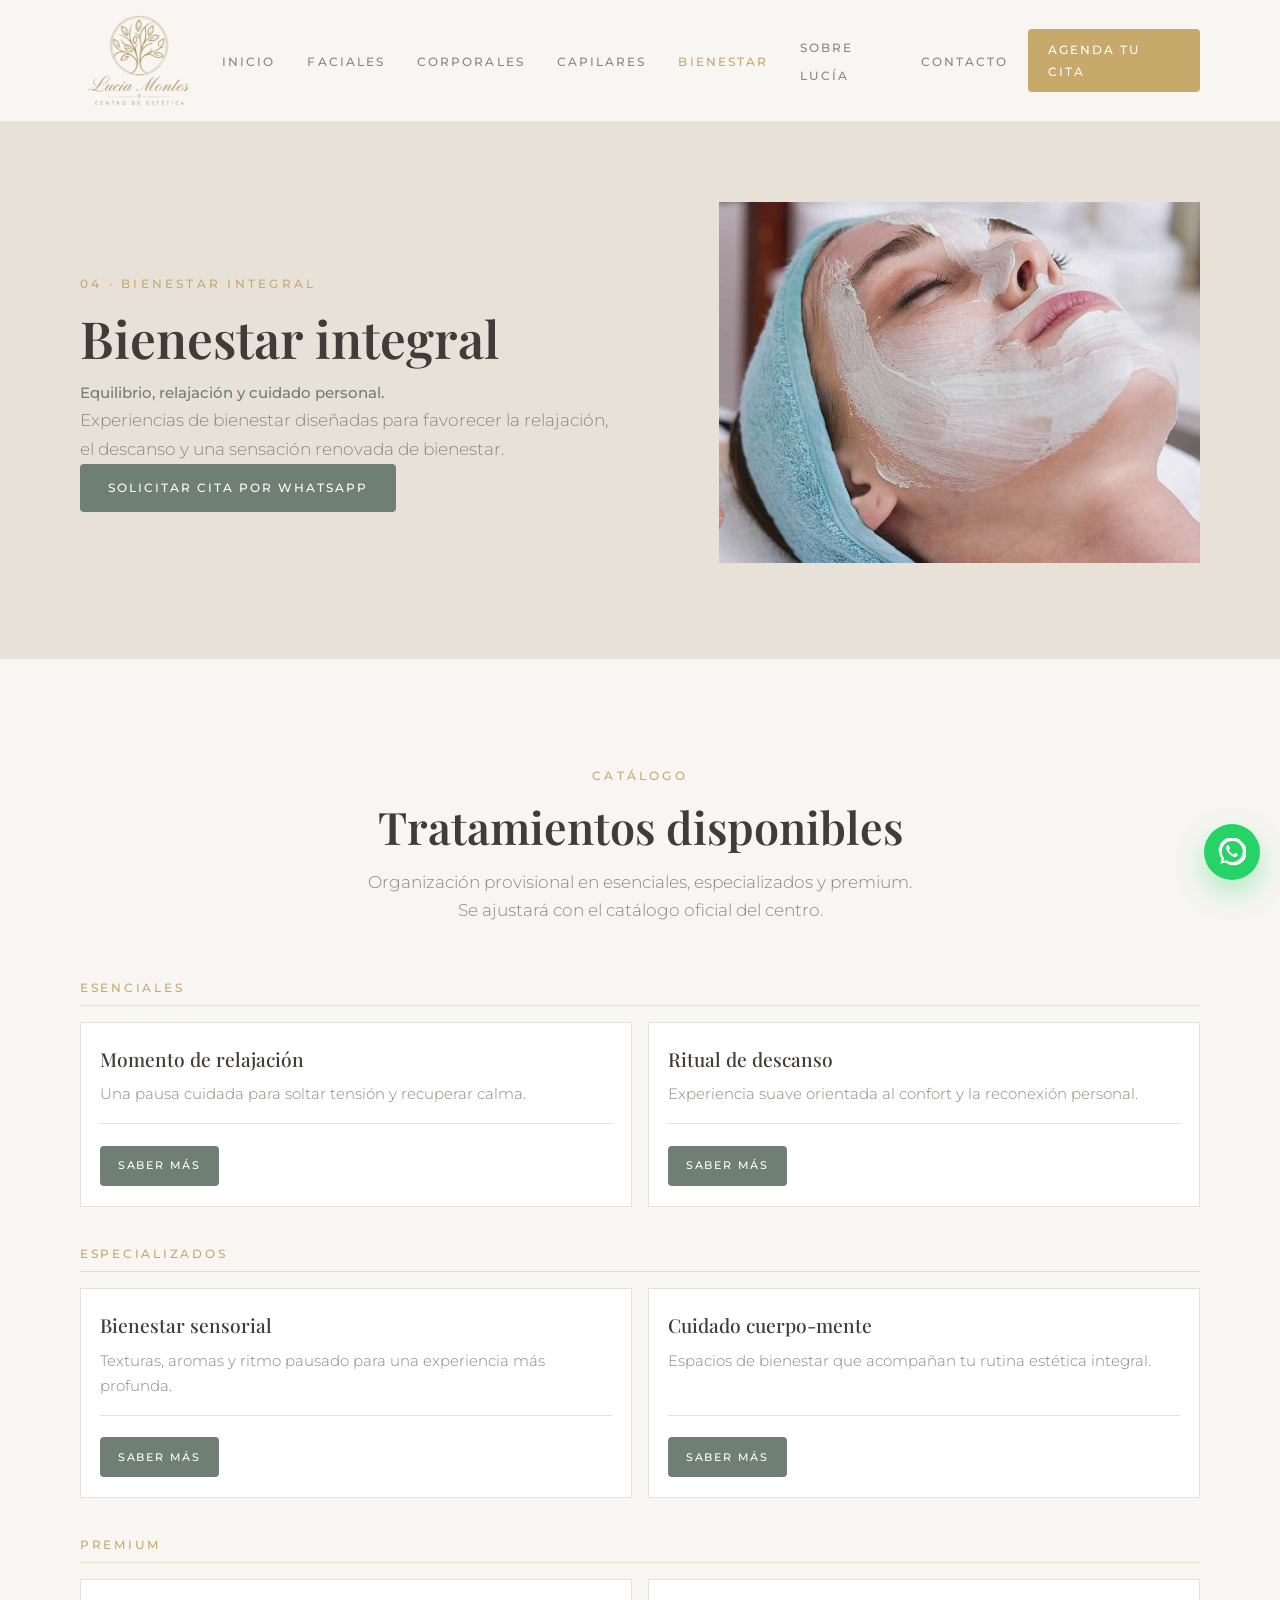
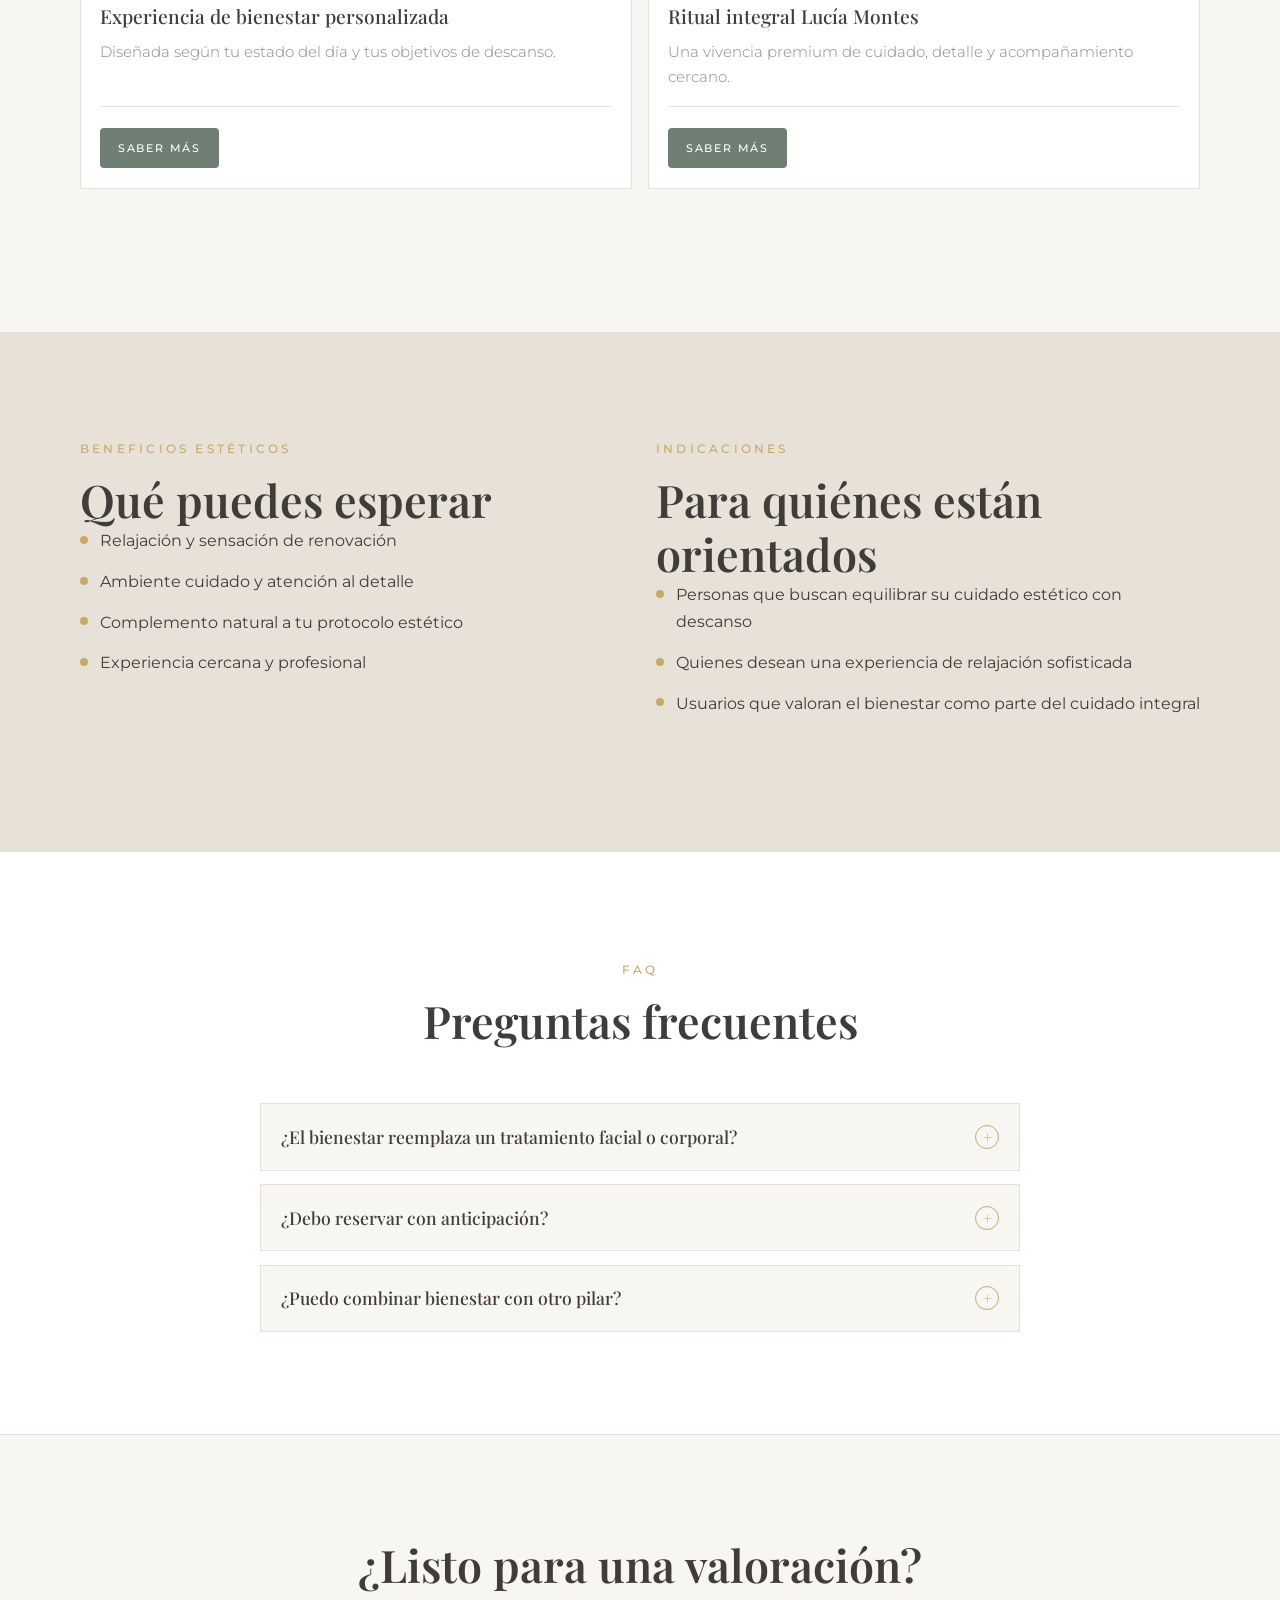
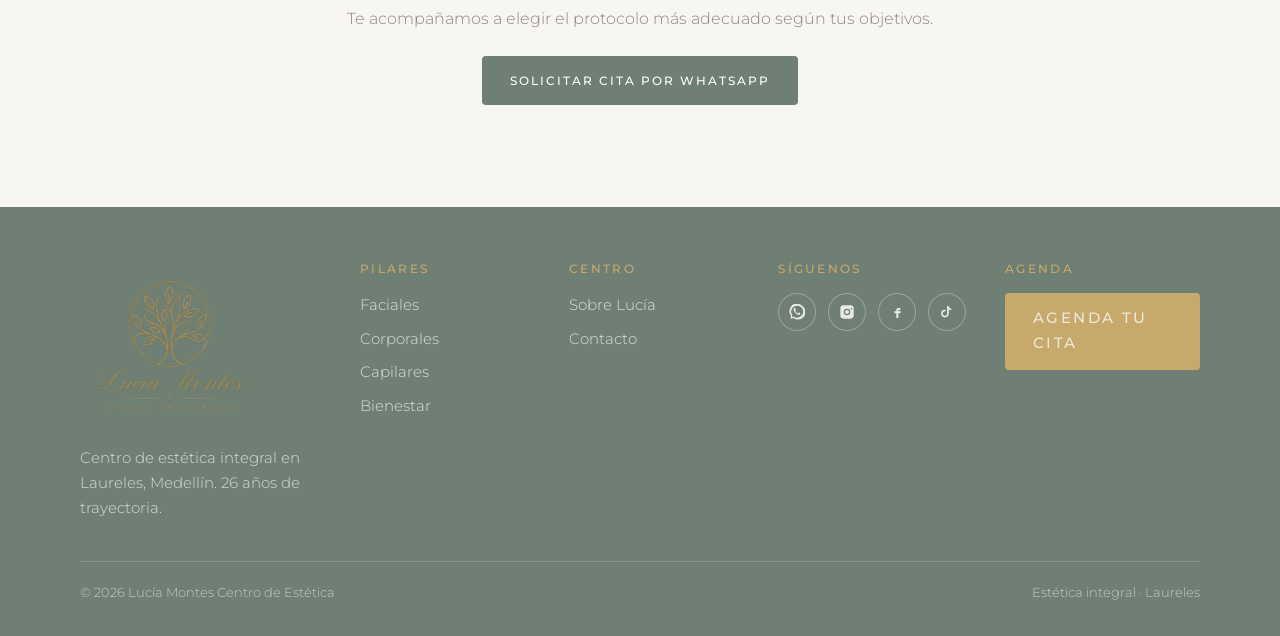
==== commit e5b041e2: "Document HTML, CSS and JS sections for easier future edits. Co-authored-by: Cursor <cursoragent@curs" ====
--- a/bienestar.html
+++ b/bienestar.html
@@ -1,4 +1,21 @@
 <!DOCTYPE html>
+<!--
+  Lucía Montes — Bienestar integral — catálogo + FAQ + CTA WhatsApp
+  Archivo: bienestar.html
+  ------------------------------------------------
+  Partes comunes en todas las páginas:
+  - Header (#siteHeader): logo, menú, CTA
+  - Footer: pilares, redes, agenda
+  - Preloader, scroll-top, WhatsApp flotante
+  Estilos: css/styles.css  |  Lógica: js/main.js
+
+  Esta página:
+  - .page-hero ........ título del pilar + imagen
+  - .nivel ............. esenciales / especializados / premium
+  - .tratamiento-card .. cada servicio + botón «Saber más» (WhatsApp)
+  - .page-info / .faq .. beneficios, para quién, preguntas
+  - .cta-final ......... solicitar cita
+-->
 <html lang="es">
 <head>
   <meta charset="UTF-8">
@@ -58,6 +75,8 @@
 
     <section class="seccion">
       <div class="contenedor">
+        <!-- Catálogo: editar títulos/descripciones de cada .tratamiento-card;
+             el href de «Saber más» lleva el mensaje a WhatsApp -->
         <div class="seccion-titulo revelar">
           <span class="eyebrow">Catálogo</span>
           <h2>Tratamientos disponibles</h2>
--- a/css/styles.css
+++ b/css/styles.css
@@ -1,14 +1,33 @@
 /* =========================================================
-   Lucía Montes — Centro de Estética
-   Mockup visual · Paleta y tipografía de marca
+   Lucía Montes — Centro de Estética · styles.css
+   ---------------------------------------------------------
+   MAPA RÁPIDO (busca el título de sección más abajo):
+   - :root .................. colores, fuentes, contenedor
+   - Botones ................ .btn, WhatsApp, outline, etc.
+   - Header ................. logo, menú, CTA, menú móvil
+   - Hero carrusel .......... portada del home
+   - Pilares ................ bloques 01–04 (home)
+   - Experiencia Lucía ...... trayectoria / filosofía
+   - Páginas internas ....... heroes, niveles, cards tratamiento
+   - Reseñas Google ......... carrusel de opiniones
+   - Contacto / Footer ...... datos, redes, pie
+   - WhatsApp flotante ...... botón verde fijo
+   - Preloader / FAQ / Reveal / Responsive
+
+   Cambios frecuentes:
+   - Colores de marca → variables en :root
+   - Tamaño del logo → .logo img (Header)
+   - Texto de reseñas → HTML (#reseñas), no aquí
+   - Botón Saber más → .tratamiento-accion
    ========================================================= */
 
 :root {
-  --verde-salvia: #6f7f73;
-  --beige-nude: #e8e1d8;
-  --blanco-marfil: #f7f6f2;
-  --dorado-champan: #c6a96b;
-  --gris-taupe: #8a8680;
+  /* Identidad visual Lucía Montes */
+  --verde-salvia: #6f7f73;      /* detalles, botones secundarios, footer */
+  --beige-nude: #e8e1d8;        /* fondos de sección */
+  --blanco-marfil: #f7f6f2;     /* fondo principal */
+  --dorado-champan: #c6a96b;    /* acentos, numeración, CTAs */
+  --gris-taupe: #8a8680;        /* textos secundarios */
   --texto: #3f3c39;
   --texto-suave: #8a8680;
   --blanco: #ffffff;
@@ -121,6 +140,7 @@
 }
 
 /* ---------- Botones ---------- */
+/* Primario = dorado · Outline = borde · WhatsApp = verde chat */
 
 .btn {
   display: inline-flex;
@@ -172,6 +192,7 @@
 }
 
 /* ---------- Header ---------- */
+/* Logo, nav (Inicio… Contacto), CTA «Agenda tu cita», menú ≤1100px */
 
 .site-header {
   position: sticky;
@@ -193,20 +214,20 @@
   display: flex;
   align-items: center;
   justify-content: space-between;
-  gap: 1.5rem;
-  min-height: 6.5rem;
-  padding-block: 0.65rem;
+  gap: 1.25rem;
+  min-height: 5.1rem;
+  padding-block: 0.35rem;
 }
 
 .logo {
   display: flex;
   align-items: center;
   flex-shrink: 0;
-  padding: 0.35rem 0.5rem 0.35rem 0;
+  padding: 0.15rem 0.25rem 0.15rem 0;
 }
 
 .logo img {
-  width: clamp(108px, 14vw, 148px);
+  width: clamp(88px, 11vw, 118px);
   height: auto;
   display: block;
 }
@@ -271,7 +292,8 @@
   top: 5px;
 }
 
-/* ---------- Hero carrusel (template + marca) ---------- */
+/* ---------- Hero carrusel (home) ---------- */
+/* Slides full-bleed, overlay de texto, flechas e indicadores */
 
 .hero-carrusel {
   position: relative;
@@ -549,7 +571,8 @@
   flex-shrink: 0;
 }
 
-/* ---------- Pilares de estética integral ---------- */
+/* ---------- Pilares de estética integral (home) ---------- */
+/* Grid 4 columnas; clic abre .pilar-detalle (ver main.js) */
 
 .pilares {
   background: var(--beige-nude);
@@ -672,6 +695,7 @@
 }
 
 /* ---------- Experiencia Lucía ---------- */
+/* Bloque institucional: texto + foto (trayectoria / filosofía) */
 
 .experiencia {
   background: var(--blanco-marfil);
@@ -715,6 +739,8 @@
 }
 
 /* ---------- Páginas internas ---------- */
+/* Hero de pilar, niveles (esenciales/especializados/premium),
+   cards con botón «Saber más» siempre visible → WhatsApp */
 
 .page-hero {
   padding: clamp(3rem, 7vw, 5rem) 0;
@@ -964,6 +990,7 @@
 }
 
 /* ---------- Reseñas Google ---------- */
+/* Carrusel curado (opción C). Textos en HTML; estilos aquí */
 
 .reseñas {
   background: var(--blanco-marfil);
@@ -1196,6 +1223,7 @@
 }
 
 /* ---------- Contacto ---------- */
+/* Datos + iconos de redes (.redes-contacto) + formulario */
 
 .contacto-grid {
   display: grid;
@@ -1280,6 +1308,7 @@
 }
 
 /* ---------- Footer ---------- */
+/* Marca, pilares, centro, redes (.redes) y CTA agenda */
 
 .site-footer {
   background: var(--verde-salvia);
@@ -1648,6 +1677,7 @@
 }
 
 /* ---------- Responsive ---------- */
+/* 1100px: menú hamburguesa · 980px: 2 cols · 760px: 1 col */
 
 @media (max-width: 1100px) {
   .nav-toggle {
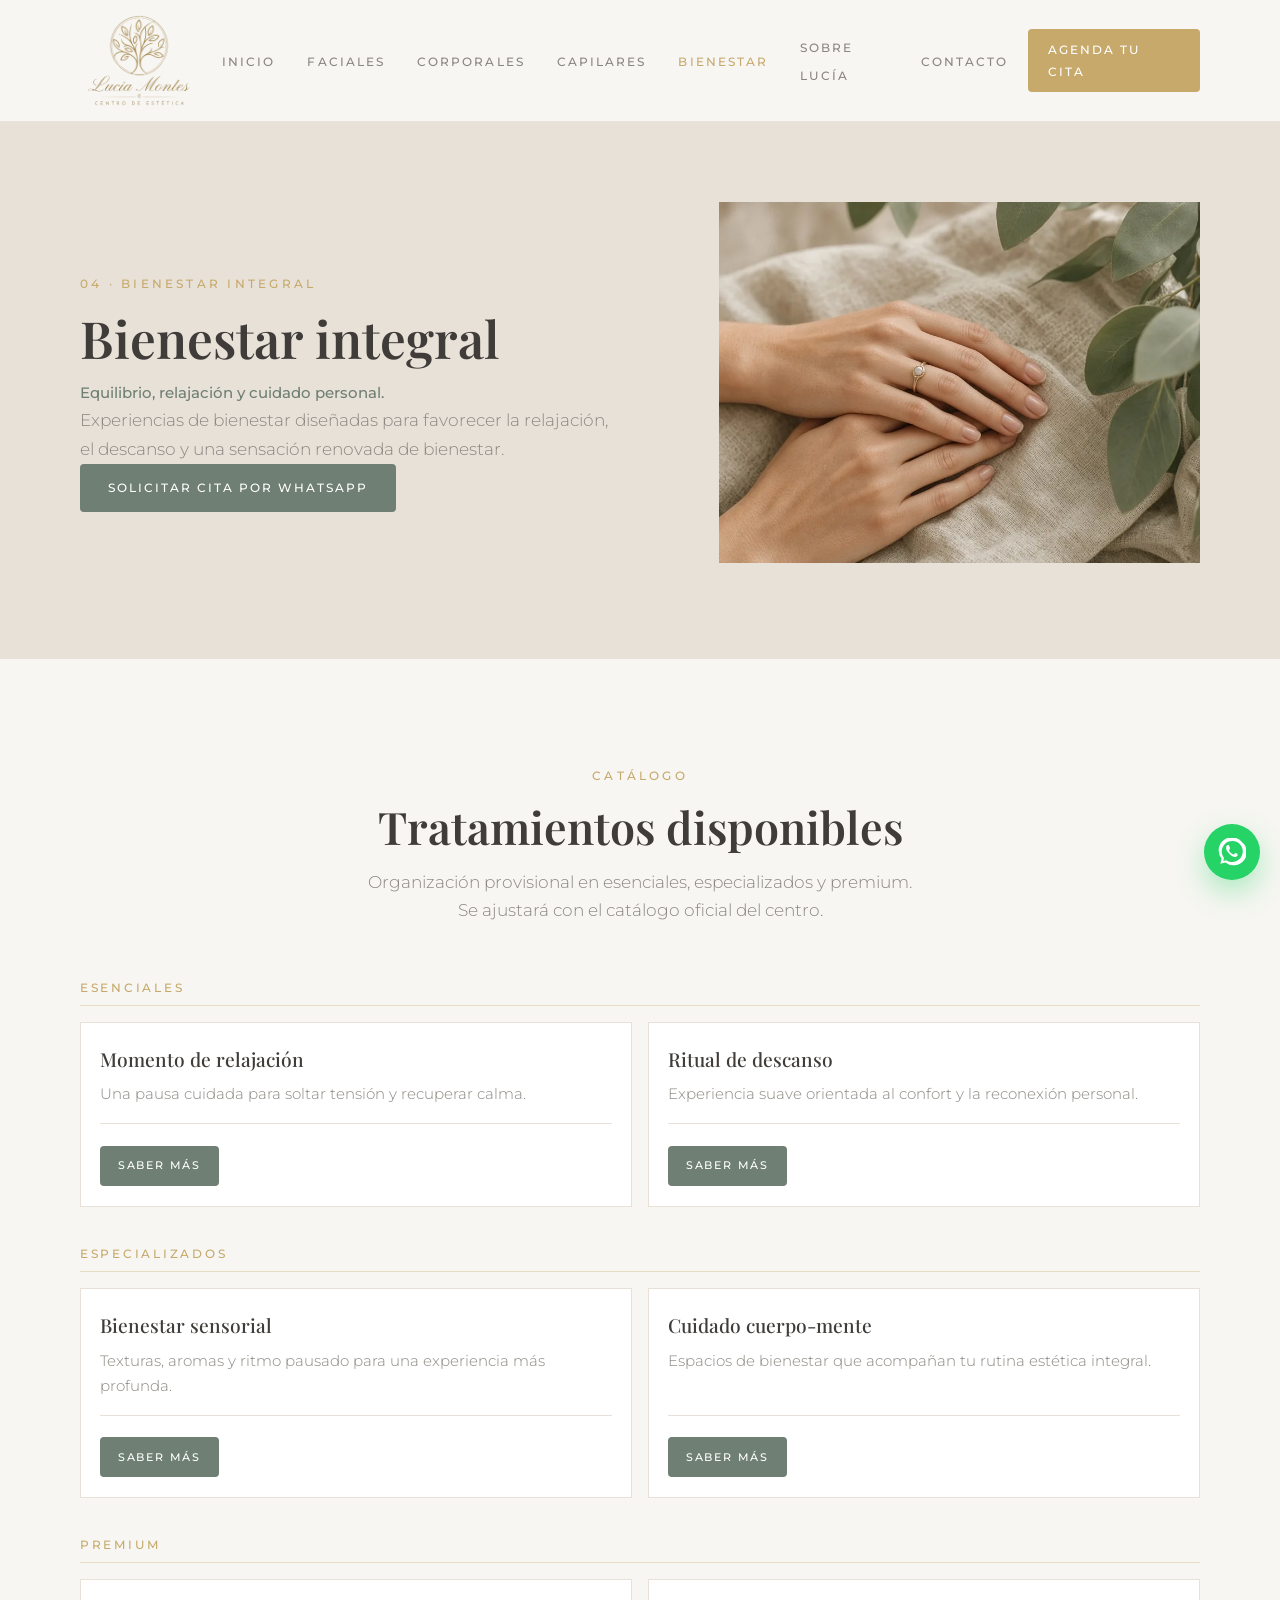
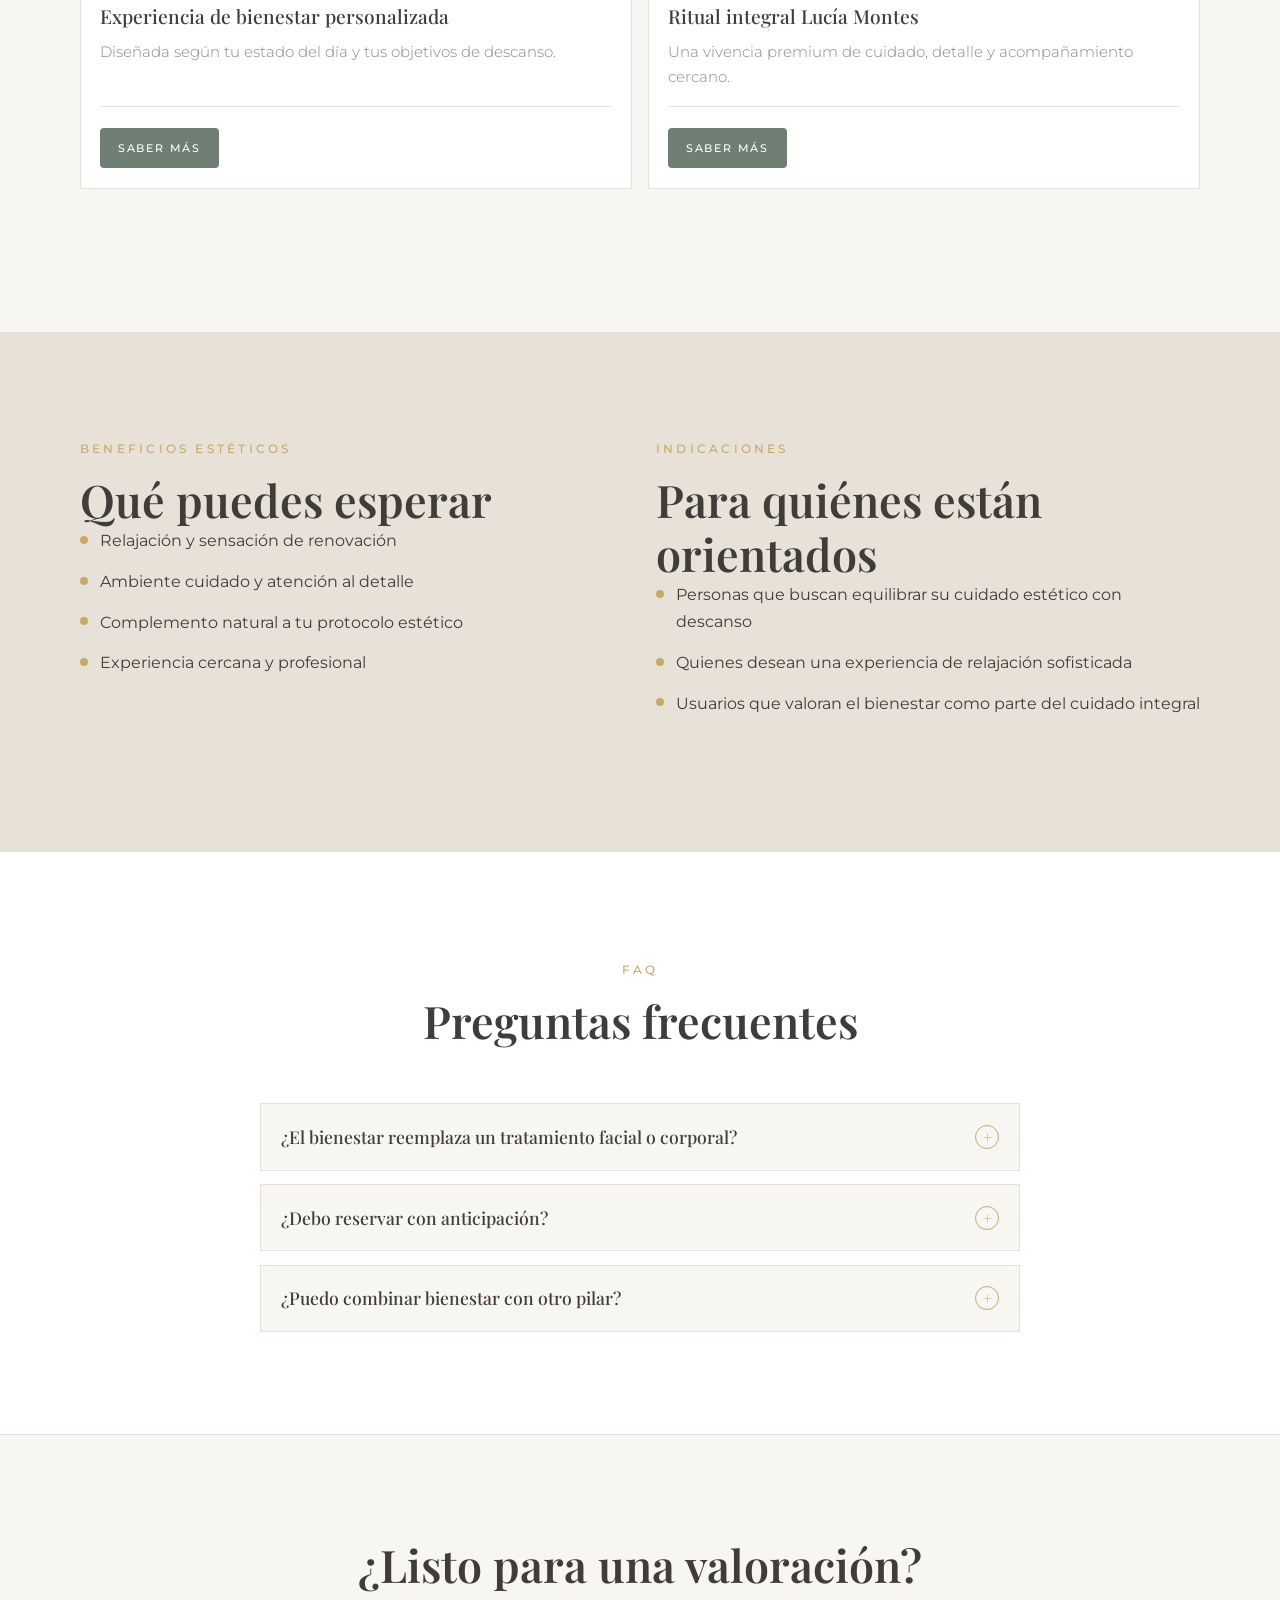
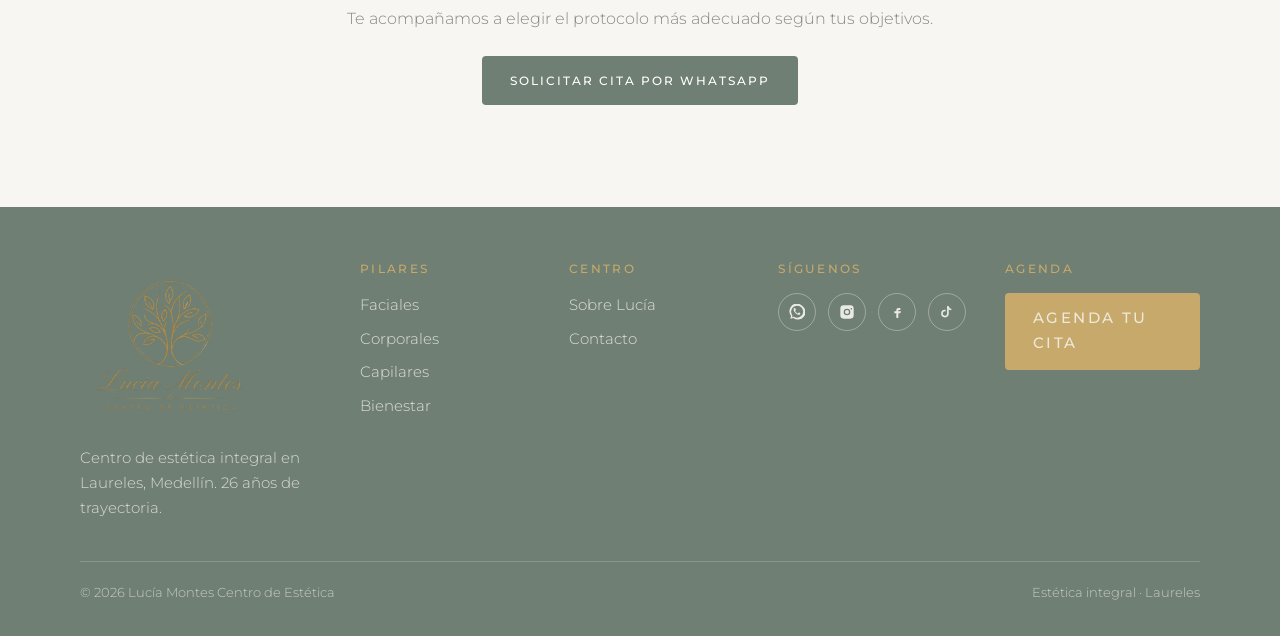
==== commit e27d4672: "Refresh site imagery as WebP and add Lucía’s portrait. Co-authored-by: Cursor <cursoragent@cursor.co" ====
--- a/bienestar.html
+++ b/bienestar.html
@@ -26,7 +26,7 @@
   <link rel="preconnect" href="https://fonts.gstatic.com" crossorigin>
   <link href="https://fonts.googleapis.com/css2?family=Montserrat:wght@300;400;500;600&family=Playfair+Display:ital,wght@0,500;0,600;1,500;1,600&display=swap" rel="stylesheet">
   <link rel="stylesheet" href="css/styles.css">
-  <link rel="icon" href="img/logo-icon.png">
+  <link rel="icon" href="img/logo-icon.webp">
 </head>
 <body>
   <div class="preloader" id="preloader" aria-hidden="true">
@@ -40,7 +40,7 @@
   <header class="site-header" id="siteHeader">
     <div class="contenedor nav-barra">
       <a class="logo" href="index.html" aria-label="Lucía Montes Centro de Estética">
-        <img src="img/logo-transparente.png" alt="Lucía Montes Centro de Estética">
+        <img src="img/logo-transparente.webp" alt="Lucía Montes Centro de Estética">
       </a>
       <button class="nav-toggle" id="navToggle" aria-label="Abrir menú" aria-expanded="false" aria-controls="navMenu"><span></span></button>
       <nav>
@@ -68,7 +68,7 @@
           <a class="btn btn-whatsapp" href="https://wa.me/573192185873?text=Hola%2C%20quiero%20informaci%C3%B3n%20de%20bienestar%20integral" target="_blank" rel="noopener">Solicitar cita por WhatsApp</a>
         </div>
         <figure class="page-hero-foto revelar img-zoom">
-          <img src="img/opening.jpg" alt="Bienestar integral">
+          <img src="img/opening.webp" alt="Bienestar integral">
         </figure>
       </div>
     </section>
@@ -207,7 +207,7 @@
     <div class="contenedor">
       <div class="footer-grid">
         <div class="footer-brand">
-          <img src="img/logo-transparente.png" alt="Lucía Montes">
+          <img src="img/logo-transparente.webp" alt="Lucía Montes">
           <p>Centro de estética integral en Laureles, Medellín. 26 años de trayectoria.</p>
         </div>
         <div>
--- a/css/styles.css
+++ b/css/styles.css
@@ -13,6 +13,7 @@
    - Contacto / Footer ...... datos, redes, pie
    - WhatsApp flotante ...... botón verde fijo
    - Preloader / FAQ / Reveal / Responsive
+   - All my links ........... página /links.html (bio redes)
 
    Cambios frecuentes:
    - Colores de marca → variables en :root
@@ -1680,22 +1681,50 @@
 /* 1100px: menú hamburguesa · 980px: 2 cols · 760px: 1 col */
 
 @media (max-width: 1100px) {
+  /* Logo centrado + hamburguesa alineada al margen derecho del contenedor */
+  .nav-barra {
+    position: relative;
+    justify-content: center;
+    min-height: 4.75rem;
+  }
+
+  .logo {
+    padding: 0;
+    z-index: 1;
+  }
+
+  .logo img {
+    width: clamp(96px, 28vw, 120px);
+  }
+
   .nav-toggle {
     display: grid;
-  }
-
-  .nav-menu {
     position: absolute;
-    top: 100%;
+    right: 0;
+    top: 50%;
+    transform: translateY(-50%);
+    z-index: 2;
+  }
+
+  /* El <nav> sale del flujo para no empujar el logo */
+  .nav-barra > nav {
+    position: absolute;
     left: 0;
     right: 0;
+    top: 100%;
+    z-index: 90;
+  }
+
+  .nav-menu {
+    position: static;
     background: var(--blanco-marfil);
     border-bottom: 1px solid var(--beige-nude);
     flex-direction: column;
     align-items: stretch;
-    padding: 1rem 1.5rem 1.35rem;
+    padding: 1rem 0 1.35rem;
     gap: 0;
     display: none;
+    width: 100%;
   }
 
   .nav-menu.open {
@@ -1763,4 +1792,160 @@
   .contenedor {
     width: min(100% - 2rem, var(--contenedor));
   }
-}
+
+  /* Un poco más de aire en laterales del header en móvil estrecho */
+  .site-header .contenedor.nav-barra {
+    width: min(100% - 2.25rem, var(--contenedor));
+  }
+
+  .nav-toggle {
+    width: 2.35rem;
+    height: 2.35rem;
+  }
+}
+
+/* ---------- All my links (/links.html) ---------- */
+/* Página para bio de Instagram/TikTok. Editar textos en links.html */
+
+.links-body {
+  min-height: 100vh;
+  background: var(--blanco-marfil);
+}
+
+.links-page {
+  position: relative;
+  min-height: 100vh;
+  display: grid;
+  place-items: center;
+  padding: clamp(2rem, 6vw, 3.5rem) 1.25rem;
+  overflow: hidden;
+}
+
+.links-atmosfera {
+  position: absolute;
+  inset: 0;
+  background:
+    radial-gradient(ellipse 80% 55% at 50% -10%, rgba(198, 169, 107, 0.22), transparent 55%),
+    radial-gradient(ellipse 70% 50% at 100% 100%, rgba(111, 127, 115, 0.18), transparent 50%),
+    radial-gradient(ellipse 60% 40% at 0% 80%, rgba(232, 225, 216, 0.9), transparent 45%),
+    var(--blanco-marfil);
+  pointer-events: none;
+  animation: links-glow 12s ease-in-out infinite alternate;
+}
+
+@keyframes links-glow {
+  from {
+    opacity: 0.85;
+    transform: scale(1);
+  }
+  to {
+    opacity: 1;
+    transform: scale(1.04);
+  }
+}
+
+.links-shell {
+  position: relative;
+  z-index: 1;
+  width: min(100%, 420px);
+  text-align: center;
+}
+
+.links-brand {
+  margin-bottom: 2rem;
+}
+
+.links-logo {
+  width: clamp(120px, 36vw, 160px);
+  margin: 0 auto 1rem;
+  animation: links-logo-in 0.9s ease both;
+}
+
+@keyframes links-logo-in {
+  from {
+    opacity: 0;
+    transform: translateY(12px) scale(0.96);
+  }
+  to {
+    opacity: 1;
+    transform: translateY(0) scale(1);
+  }
+}
+
+.links-brand h1 {
+  font-size: clamp(1.75rem, 5vw, 2.15rem);
+  font-weight: 500;
+  margin-bottom: 0.35rem;
+}
+
+.links-tagline {
+  font-size: 0.72rem;
+  letter-spacing: 0.18em;
+  text-transform: uppercase;
+  color: var(--gris-taupe);
+}
+
+.links-lista {
+  display: grid;
+  gap: 0.75rem;
+}
+
+.links-item {
+  display: flex;
+  flex-direction: column;
+  align-items: center;
+  gap: 0.2rem;
+  padding: 1rem 1.15rem;
+  background: rgba(255, 255, 255, 0.72);
+  border: 1px solid rgba(198, 169, 107, 0.35);
+  color: var(--texto);
+  transition: transform var(--transicion), border-color var(--transicion), background var(--transicion), box-shadow var(--transicion);
+}
+
+.links-item:hover,
+.links-item:focus-visible {
+  transform: translateY(-3px);
+  border-color: var(--dorado-champan);
+  background: var(--blanco);
+  box-shadow: var(--sombra-suave);
+  outline: none;
+}
+
+.links-item-destacado {
+  background: var(--verde-salvia);
+  border-color: var(--verde-salvia);
+  color: var(--blanco-marfil);
+}
+
+.links-item-destacado:hover,
+.links-item-destacado:focus-visible {
+  background: #5f6e63;
+  border-color: #5f6e63;
+  color: var(--blanco);
+}
+
+.links-item-destacado .links-item-hint {
+  color: rgba(247, 246, 242, 0.78);
+}
+
+.links-item-label {
+  font-family: var(--fuente-cuerpo);
+  font-size: 0.78rem;
+  font-weight: 500;
+  letter-spacing: 0.2em;
+  text-transform: uppercase;
+}
+
+.links-item-hint {
+  font-size: 0.82rem;
+  color: var(--gris-taupe);
+  font-weight: 300;
+}
+
+.links-copy {
+  margin-top: 1.75rem;
+  font-size: 0.72rem;
+  letter-spacing: 0.14em;
+  text-transform: uppercase;
+  color: var(--dorado-champan);
+}
